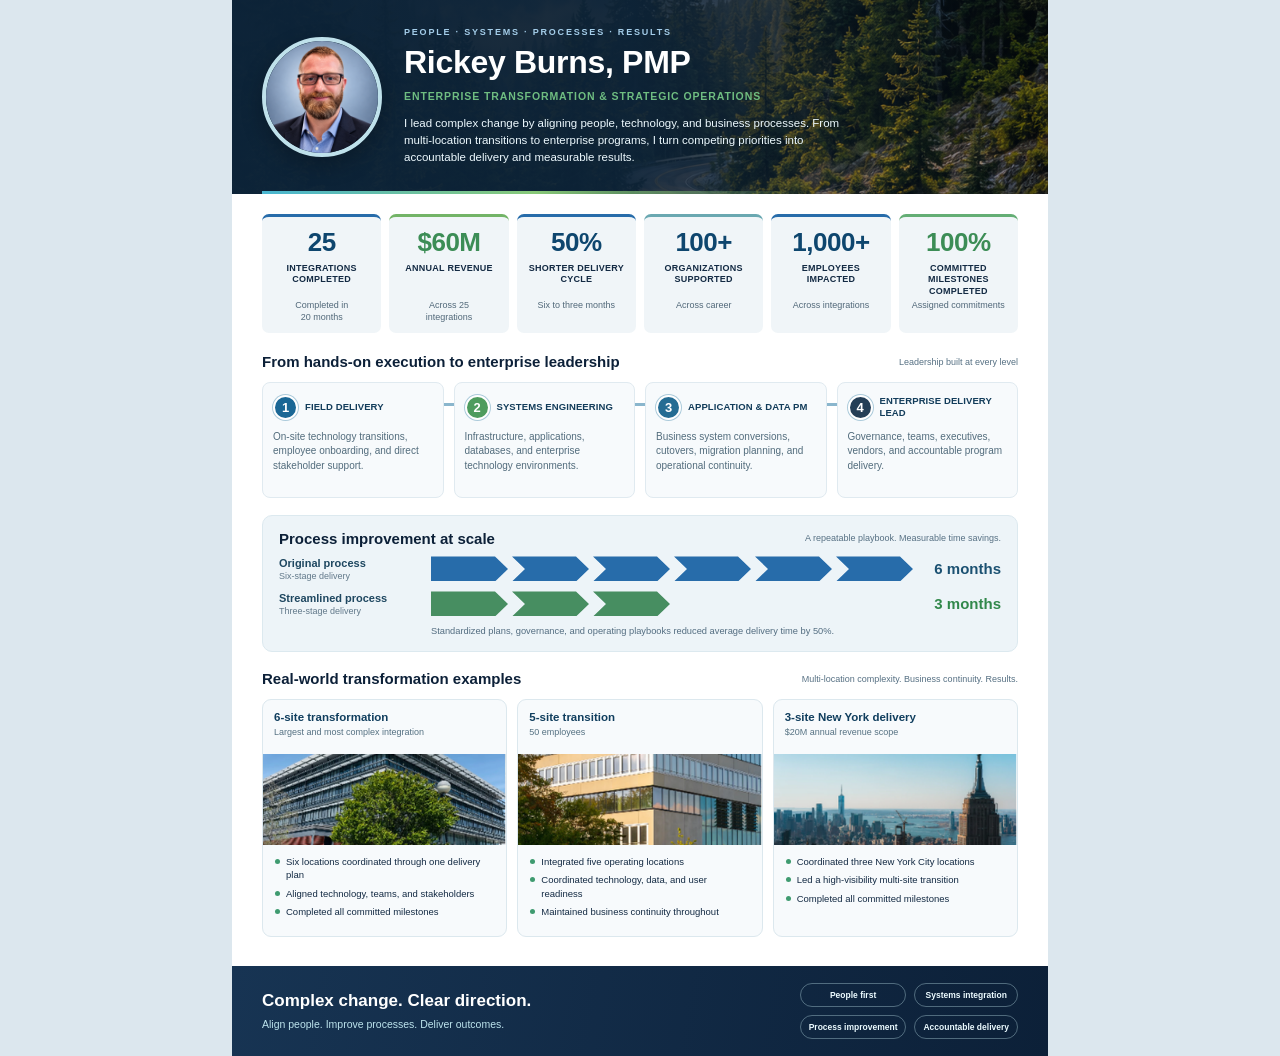
==== assets/docs/case-study-source.html @ c76866e5 "Integrate supplied cross-industry portfolio and polish editable case study" ====
<!doctype html>
<html lang="en">
<head>
<meta charset="UTF-8"><meta name="viewport" content="width=device-width, initial-scale=1">
<title>Rickey Burns, PMP | Enterprise Transformation &amp; Strategic Operations — Case Study</title>
<style>
* { box-sizing: border-box; }
:root { --navy:#0c2038; --navy2:#173453; --blue:#276caa; --cyan:#579bd8; --green:#6fbd81; --ink:#132a43; --muted:#62778c; --light:#f0f5f8; }
@page { size: letter portrait; margin: 0; }
html, body {margin:0; padding:0; font-family:Arial,'Helvetica Neue',sans-serif; color:var(--ink);background:#dce7ee; -webkit-print-color-adjust:exact;print-color-adjust:exact;}
.paper { width:816px;height:1056px;margin:0 auto;background:white;position:relative;overflow:hidden; }
.hero {height:199px;background:linear-gradient(90deg,rgba(12,35,56,.99) 0%,rgba(12,35,56,.93) 49%,rgba(12,35,56,.42) 76%,rgba(12,35,56,.16) 100%),url('../images/mountain-road-case-study.png') right 51% / cover no-repeat; color:white;display:flex;align-items:center;padding:24px 30px;position:relative;}
.hero::after {content:'';position:absolute;left:30px;right:30px;bottom:0;height:3px;background:linear-gradient(90deg,#49b6d1,#88c978,transparent 72%);}
.portrait {width:120px;height:120px;object-fit:cover;border-radius:50%;border:4px solid #bfe1eb;box-shadow:0 8px 22px rgba(0,0,0,.24);flex:none;background:white;}
.hero-copy {padding-left:22px;max-width:510px;}
.kicker {font-size:10px;letter-spacing:2.1px;font-weight:800;text-transform:uppercase;color:#79daea;margin:0 0 8px;}
h1 {font-size:30px;line-height:1.03;margin:0 0 6px;letter-spacing:.1px;color:white;}
.role {font-size:12px;letter-spacing:1.3px;font-weight:800;color:#cef3ff;margin:0 0 12px;}
.hero p {font-size:11.6px;line-height:1.47;margin:0;color:#eefaff;max-width:460px;}
.upper {padding:19px 28px 0;}
.stats {display:grid;grid-template-columns:repeat(6,1fr);gap:7px;}
.stat {text-align:center;padding:12px 4px 10px;min-height:111px;background:#eff5f8;border-top:3px solid #287cb0;border-radius:8px;}
.stat:nth-child(2){border-top-color:#73b467}.stat:nth-child(4){border-top-color:#6aa8b1}.stat:nth-child(6){border-top-color:#64ae75}
.stat .number {display:block;font-size:25px;color:#0e466e;line-height:1.04;font-weight:900;letter-spacing:-.7px;margin-bottom:5px;}
.stat:nth-child(2) .number,.stat:nth-child(6) .number{color:#3c8d56}
.stat .label {font-size:9.6px;line-height:1.13;font-weight:800;text-transform:uppercase;letter-spacing:.2px;min-height:22px;}
.stat .sub {display:block;font-size:9.2px;line-height:1.23;margin-top:5px;color:#617282;}
.section-head {display:flex;justify-content:space-between;align-items:baseline;gap:10px;margin-bottom:10px;}
.section-head h2{font-size:16px;letter-spacing:.1px;color:var(--navy);margin:0;font-weight:850;}
.section-note{font-size:10px;color:#567083;margin:0;}
.career {margin-top:21px;}
.progress {display:grid;grid-template-columns:repeat(4,minmax(0,1fr));gap:12px;position:relative;}
.progress::before {content:'';position:absolute;left:42px;right:42px;top:21px;height:3px;background:#8ab6cd;z-index:0;}
.step {background:#f4f8fa;border:1px solid #e0eaf0;border-radius:8px;padding:9px 10px 10px;min-height:116px;position:relative;z-index:1;}
.step-head {display:flex;align-items:center;gap:7px;margin-bottom:6px;}
.circle {width:25px;height:25px;border-radius:50%;display:flex;justify-content:center;align-items:center;color:white;background:#1a6795;flex:none;font-size:13px;font-weight:900;border:2px solid white;box-shadow:0 0 0 1px #accbdb;}
.step:nth-child(2) .circle{background:#4e9c5e}.step:nth-child(3) .circle{background:#246c93}.step:nth-child(4) .circle{background:#243e56}
.step h3{font-size:10px;line-height:1.14;margin:0;font-weight:800;color:#123c5a;text-transform:uppercase;}
.step p{font-size:10px;line-height:1.36;margin:0;color:#526c7c;}
.process {margin-top:18px;background:#e9f2f6;border-radius:10px;padding:13px 17px 14px;border:1px solid #dce9ef;}
.process .section-head{margin-bottom:8px}
.rows{display:grid;grid-template-columns:146px 1fr 77px;gap:9px;align-items:center;}
.process-label{font-size:11px;color:#1e4760;font-weight:800;}
.process-label span{display:block;font-size:9px;color:#62798a;font-weight:500;margin-top:2px;}
.arrowline{display:flex;gap:3px;align-items:center;height:26px;}
.arrowline .arrow {flex:1;align-self:stretch;background:#23668f;clip-path:polygon(0% 0%,calc(100% - 13px) 0%,100% 50%,calc(100% - 13px) 100%,0% 100%,13px 50%);}
.arrowline .arrow:first-child {clip-path:polygon(0 0,calc(100% - 13px) 0,100% 50%,calc(100% - 13px) 100%,0 100%);}
.arrowline.green .arrow{background:#58a464}
.arrowline.green{max-width:49.7%}
.time{text-align:right;font-weight:900;font-size:15px;color:#1b5172;}
.time.green{color:#31884b}
.process-divider{height:6px}
.process-caption{font-size:9.5px;color:#536d80;margin:8px 0 0 155px;}
.examples {margin-top:17px;}
.cases {display:grid;grid-template-columns:repeat(3,1fr);gap:11px;}
.case{border:1px solid #dce8ee;border-radius:9px;background:#f7fafb;overflow:hidden;min-height:237px;box-shadow:0 1px 3px rgba(20,60,80,.05)}
.case-top {padding:9px 10px 7px;min-height:52px;}
.case h3{font-size:12px;line-height:1.08;margin:0 0 3px;color:#103e5e;}
.case .tag{font-size:10px;color:#557182;}
.case img{width:100%;height:97px;display:block;object-fit:cover}
.case ul{list-style:none;margin:8px 10px 8px;padding:0;}
.case li{font-size:9.6px;line-height:1.27;padding-left:12px;position:relative;margin:0 0 5px;}
.case li:before {content:'';position:absolute;top:4px;left:1px;width:5px;height:5px;border-radius:50%;background:#3f9b70;}
.footer {margin-top:16px;background:linear-gradient(90deg,#143d57,#0d273d);color:white;min-height:88px;padding:14px 29px 13px;display:grid;grid-template-columns:1fr auto;align-items:center;gap:15px;}
.footer h2{font-size:16px;line-height:1.13;margin:0 0 6px;color:white;}
.footer p{font-size:11px;line-height:1.3;color:#bde4ed;margin:0;}
.footer .pillbox{display:grid;grid-template-columns:repeat(2,auto);column-gap:8px;row-gap:8px;text-align:center}
.footer .pill{padding:6px 8px;border:1px solid rgba(204,240,246,.35);border-radius:20px;color:#ecfbff;font-size:9px;font-weight:700;}
/* Print composition shares the portfolio's navy, blue, green and type hierarchy. */
html,body {font-family:'Segoe UI','Helvetica Neue',Arial,sans-serif;}
.paper {display:flex;flex-direction:column;}
.hero {flex:none;height:194px;padding:24px 30px;}
.hero-copy {max-width:558px;}
.kicker {font-size:9px;letter-spacing:1.8px;color:#a4cde9;}
h1 {font-family:Arial,sans-serif;font-size:32px;line-height:1.12;font-weight:800;letter-spacing:-.3px;margin-bottom:8px;}
.role {font-size:10.5px;line-height:1.5;letter-spacing:.9px;margin-bottom:10px;color:#6fbd81;}
.hero p {font-size:11.5px;line-height:1.5;}
.upper {flex:1;padding:20px 30px 0;}
.stats {gap:8px;}
.stat {min-height:116px;padding:12px 5px 10px;border-radius:7px;background:var(--light);border-top-color:var(--blue);}
.stat .number {font-size:26px;font-weight:800;letter-spacing:-.5px;margin-bottom:7px;}
.stat .label {font-size:9px;line-height:1.25;letter-spacing:.25px;min-height:34px;font-weight:750;}
.stat .sub {font-size:9px;line-height:1.3;margin-top:3px;color:#516879;}
.section-head {align-items:center;margin-bottom:10px;}
.section-head h2 {font-family:Arial,sans-serif;font-size:15px;line-height:1.3;letter-spacing:0;font-weight:750;}
.section-note {font-size:9px;line-height:1.4;text-align:right;}
.career {margin-top:19px;}
.progress {gap:10px;}
.step {padding:10px;min-height:116px;background:#f7fafc;}
.step-head {min-height:29px;align-items:center;margin-bottom:8px;}
.step h3 {min-width:0;flex:1;font-size:9.5px;line-height:1.3;letter-spacing:.1px;font-weight:750;}
.step p {font-size:10px;line-height:1.45;}
.process {margin-top:17px;padding:13px 16px;background:#edf4f8;}
.rows {grid-template-columns:142px 1fr 78px;column-gap:10px;row-gap:10px;}
.arrowline {height:25px;gap:4px;}
.arrowline .arrow {background:var(--blue);}
.arrowline.green {max-width:calc((100% - 4px) / 2);}
.arrowline.green .arrow {background:var(--green-deep,#478e61);}
.process-caption {margin:9px 0 0 152px;font-size:9.3px;line-height:1.4;}
.examples {margin-top:17px;}
.cases {gap:10px;}
.case {min-height:238px;background:#f7fafc;box-shadow:none;}
.case-top {padding:10px 11px 8px;min-height:54px;}
.case h3 {font-size:11.5px;line-height:1.25;font-weight:750;margin-bottom:3px;}
.case .tag {font-size:9px;line-height:1.3;}
.case img {height:91px;}
.case ul {margin:10px 11px;}
.case li {font-size:9.5px;line-height:1.4;margin-bottom:5px;}
.footer {flex:none;margin-top:16px;min-height:90px;padding:15px 30px;background:linear-gradient(100deg,#173453,#0c2038);}
.footer h2 {font-family:Arial,sans-serif;font-size:17px;line-height:1.25;font-weight:750;margin-bottom:6px;}
.footer p {font-size:10.5px;line-height:1.4;}
.footer .pill {font-size:8.5px;font-weight:600;}
@media print { html,body{width:816px;background:white}.paper{margin:0;break-after:avoid} }
@media screen and (max-width:816px){ body{overflow-x:auto;} .paper{margin:0;} }
</style>
</head>
<body><main class="paper">
<header class="hero"><img class="portrait" src="../images/rickey-burns.webp" alt="Rickey Burns"><div class="hero-copy"><div class="kicker">People · Systems · Processes · Results</div><h1>Rickey Burns, PMP</h1><div class="role">ENTERPRISE TRANSFORMATION &amp; STRATEGIC OPERATIONS</div><p>I lead complex change by aligning people, technology, and business processes. From multi-location transitions to enterprise programs, I turn competing priorities into accountable delivery and measurable results.</p></div></header>
<div class="upper">
<section class="stats" aria-label="Business impact statistics"><div class="stat"><span class="number">25</span><div class="label">Integrations completed</div><span class="sub">Completed in<br>20 months</span></div><div class="stat"><span class="number">$60M</span><div class="label">Annual revenue</div><span class="sub">Across 25<br>integrations</span></div><div class="stat"><span class="number">50%</span><div class="label">Shorter delivery cycle</div><span class="sub">Six to three months</span></div><div class="stat"><span class="number">100+</span><div class="label">Organizations supported</div><span class="sub">Across career</span></div><div class="stat"><span class="number">1,000+</span><div class="label">Employees impacted</div><span class="sub">Across integrations</span></div><div class="stat"><span class="number">100%</span><div class="label">Committed milestones completed</div><span class="sub">Assigned commitments</span></div></section>
<section class="career"><div class="section-head"><h2>From hands-on execution to enterprise leadership</h2><p class="section-note">Leadership built at every level</p></div><div class="progress"><div class="step"><div class="step-head"><div class="circle">1</div><h3>Field delivery</h3></div><p>On-site technology transitions, employee onboarding, and direct stakeholder support.</p></div><div class="step"><div class="step-head"><div class="circle">2</div><h3>Systems engineering</h3></div><p>Infrastructure, applications, databases, and enterprise technology environments.</p></div><div class="step"><div class="step-head"><div class="circle">3</div><h3>Application &amp; data PM</h3></div><p>Business system conversions, cutovers, migration planning, and operational continuity.</p></div><div class="step"><div class="step-head"><div class="circle">4</div><h3>Enterprise delivery lead</h3></div><p>Governance, teams, executives, vendors, and accountable program delivery.</p></div></div></section>
<section class="process"><div class="section-head"><h2>Process improvement at scale</h2><p class="section-note">A repeatable playbook. Measurable time savings.</p></div><div class="rows"><div class="process-label">Original process<span>Six-stage delivery</span></div><div class="arrowline" aria-label="Six original delivery stages"><div class="arrow"></div><div class="arrow"></div><div class="arrow"></div><div class="arrow"></div><div class="arrow"></div><div class="arrow"></div></div><div class="time">6 months</div><div class="process-label">Streamlined process<span>Three-stage delivery</span></div><div class="arrowline green" aria-label="Three streamlined delivery stages"><div class="arrow"></div><div class="arrow"></div><div class="arrow"></div></div><div class="time green">3 months</div></div><p class="process-caption">Standardized plans, governance, and operating playbooks reduced average delivery time by 50%.</p></section>
<section class="examples"><div class="section-head"><h2>Real-world transformation examples</h2><p class="section-note">Multi-location complexity. Business continuity. Results.</p></div><div class="cases"><article class="case"><div class="case-top"><h3>6-site transformation</h3><div class="tag">Largest and most complex integration</div></div><img src="../images/six-site.webp" alt="Multi-story office building"><ul><li>Six locations coordinated through one delivery plan</li><li>Aligned technology, teams, and stakeholders</li><li>Completed all committed milestones</li></ul></article><article class="case"><div class="case-top"><h3>5-site transition</h3><div class="tag">50 employees</div></div><img src="../images/five-site.webp" alt="Modern office complex"><ul><li>Integrated five operating locations</li><li>Coordinated technology, data, and user readiness</li><li>Maintained business continuity throughout</li></ul></article><article class="case"><div class="case-top"><h3>3-site New York delivery</h3><div class="tag">$20M annual revenue scope</div></div><img src="../images/new-york.webp" alt="New York City skyline"><ul><li>Coordinated three New York City locations</li><li>Led a high-visibility multi-site transition</li><li>Completed all committed milestones</li></ul></article></div></section>
</div>
<footer class="footer"><div><h2>Complex change. Clear direction.</h2><p>Align people. Improve processes. Deliver outcomes.</p></div><div class="pillbox"><span class="pill">People first</span><span class="pill">Systems integration</span><span class="pill">Process improvement</span><span class="pill">Accountable delivery</span></div></footer>
</main></body></html>
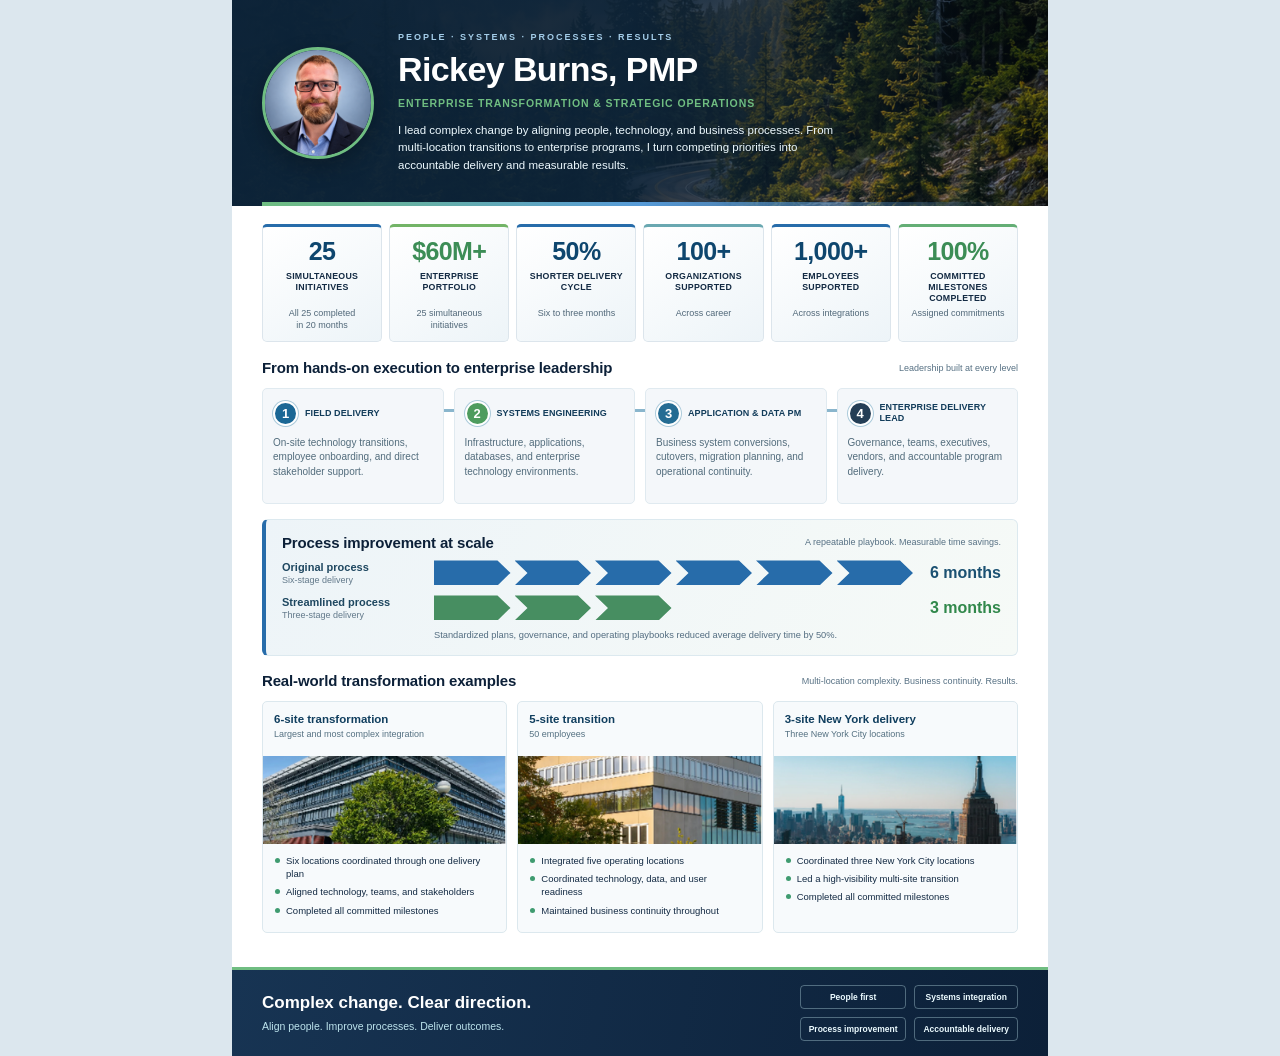
==== commit a1934088: "Create coordinated branded case study and executive resume downloads" ====
--- a/assets/docs/case-study-source.html
+++ b/assets/docs/case-study-source.html
@@ -112,15 +112,40 @@
 .footer .pill {font-size:8.5px;font-weight:600;}
 @media print { html,body{width:816px;background:white}.paper{margin:0;break-after:avoid} }
 @media screen and (max-width:816px){ body{overflow-x:auto;} .paper{margin:0;} }
+
+/* Coordinated executive download identity */
+.hero {height:206px;background-color:#0c2038;}
+.hero::after {height:4px;background:linear-gradient(90deg,#6fbd81,#579bd8,transparent);}
+.portrait {width:112px;height:112px;border:3px solid #6fbd81;}
+.hero-copy {padding-left:24px;}
+.kicker {letter-spacing:2px;font-size:9px;}
+h1 {font-size:34px;letter-spacing:-.6px;}
+.upper {padding-top:18px;}
+.stats {gap:7px;}
+.stat {border:1px solid #dce5ec;border-top:3px solid #276caa;border-radius:5px;background:linear-gradient(150deg,#fff,#edf4f8);padding-top:11px;min-height:114px;}
+.stat .number {font-size:25px;letter-spacing:-.6px;}
+.stat .label {font-size:8.8px;}
+.career {margin-top:16px;}
+.section-head h2 {font-size:15px;letter-spacing:-.15px;}
+.step {border-radius:5px;background:#f4f7fa;}
+.step-head {display:grid;grid-template-columns:25px minmax(0,1fr);}
+.step h3 {font-size:9px;}
+.process {border-radius:6px;background:linear-gradient(120deg,#edf4f8,#f6faf7);border-left:4px solid #276caa;margin-top:15px;}
+.time {font-size:16px;}
+.examples {margin-top:15px;}
+.case {border-radius:5px;min-height:232px;}
+.case img {height:88px;}
+.footer {min-height:88px;border-top:3px solid #6fbd81;}
+.footer .pill {border-radius:4px;}
 </style>
 </head>
 <body><main class="paper">
 <header class="hero"><img class="portrait" src="../images/rickey-burns.webp" alt="Rickey Burns"><div class="hero-copy"><div class="kicker">People · Systems · Processes · Results</div><h1>Rickey Burns, PMP</h1><div class="role">ENTERPRISE TRANSFORMATION &amp; STRATEGIC OPERATIONS</div><p>I lead complex change by aligning people, technology, and business processes. From multi-location transitions to enterprise programs, I turn competing priorities into accountable delivery and measurable results.</p></div></header>
 <div class="upper">
-<section class="stats" aria-label="Business impact statistics"><div class="stat"><span class="number">25</span><div class="label">Integrations completed</div><span class="sub">Completed in<br>20 months</span></div><div class="stat"><span class="number">$60M</span><div class="label">Annual revenue</div><span class="sub">Across 25<br>integrations</span></div><div class="stat"><span class="number">50%</span><div class="label">Shorter delivery cycle</div><span class="sub">Six to three months</span></div><div class="stat"><span class="number">100+</span><div class="label">Organizations supported</div><span class="sub">Across career</span></div><div class="stat"><span class="number">1,000+</span><div class="label">Employees impacted</div><span class="sub">Across integrations</span></div><div class="stat"><span class="number">100%</span><div class="label">Committed milestones completed</div><span class="sub">Assigned commitments</span></div></section>
+<section class="stats" aria-label="Business impact statistics"><div class="stat"><span class="number">25</span><div class="label">Simultaneous initiatives</div><span class="sub">All 25 completed<br>in 20 months</span></div><div class="stat"><span class="number">$60M+</span><div class="label">Enterprise portfolio</div><span class="sub">25 simultaneous<br>initiatives</span></div><div class="stat"><span class="number">50%</span><div class="label">Shorter delivery cycle</div><span class="sub">Six to three months</span></div><div class="stat"><span class="number">100+</span><div class="label">Organizations supported</div><span class="sub">Across career</span></div><div class="stat"><span class="number">1,000+</span><div class="label">Employees supported</div><span class="sub">Across integrations</span></div><div class="stat"><span class="number">100%</span><div class="label">Committed milestones completed</div><span class="sub">Assigned commitments</span></div></section>
 <section class="career"><div class="section-head"><h2>From hands-on execution to enterprise leadership</h2><p class="section-note">Leadership built at every level</p></div><div class="progress"><div class="step"><div class="step-head"><div class="circle">1</div><h3>Field delivery</h3></div><p>On-site technology transitions, employee onboarding, and direct stakeholder support.</p></div><div class="step"><div class="step-head"><div class="circle">2</div><h3>Systems engineering</h3></div><p>Infrastructure, applications, databases, and enterprise technology environments.</p></div><div class="step"><div class="step-head"><div class="circle">3</div><h3>Application &amp; data PM</h3></div><p>Business system conversions, cutovers, migration planning, and operational continuity.</p></div><div class="step"><div class="step-head"><div class="circle">4</div><h3>Enterprise delivery lead</h3></div><p>Governance, teams, executives, vendors, and accountable program delivery.</p></div></div></section>
 <section class="process"><div class="section-head"><h2>Process improvement at scale</h2><p class="section-note">A repeatable playbook. Measurable time savings.</p></div><div class="rows"><div class="process-label">Original process<span>Six-stage delivery</span></div><div class="arrowline" aria-label="Six original delivery stages"><div class="arrow"></div><div class="arrow"></div><div class="arrow"></div><div class="arrow"></div><div class="arrow"></div><div class="arrow"></div></div><div class="time">6 months</div><div class="process-label">Streamlined process<span>Three-stage delivery</span></div><div class="arrowline green" aria-label="Three streamlined delivery stages"><div class="arrow"></div><div class="arrow"></div><div class="arrow"></div></div><div class="time green">3 months</div></div><p class="process-caption">Standardized plans, governance, and operating playbooks reduced average delivery time by 50%.</p></section>
-<section class="examples"><div class="section-head"><h2>Real-world transformation examples</h2><p class="section-note">Multi-location complexity. Business continuity. Results.</p></div><div class="cases"><article class="case"><div class="case-top"><h3>6-site transformation</h3><div class="tag">Largest and most complex integration</div></div><img src="../images/six-site.webp" alt="Multi-story office building"><ul><li>Six locations coordinated through one delivery plan</li><li>Aligned technology, teams, and stakeholders</li><li>Completed all committed milestones</li></ul></article><article class="case"><div class="case-top"><h3>5-site transition</h3><div class="tag">50 employees</div></div><img src="../images/five-site.webp" alt="Modern office complex"><ul><li>Integrated five operating locations</li><li>Coordinated technology, data, and user readiness</li><li>Maintained business continuity throughout</li></ul></article><article class="case"><div class="case-top"><h3>3-site New York delivery</h3><div class="tag">$20M annual revenue scope</div></div><img src="../images/new-york.webp" alt="New York City skyline"><ul><li>Coordinated three New York City locations</li><li>Led a high-visibility multi-site transition</li><li>Completed all committed milestones</li></ul></article></div></section>
+<section class="examples"><div class="section-head"><h2>Real-world transformation examples</h2><p class="section-note">Multi-location complexity. Business continuity. Results.</p></div><div class="cases"><article class="case"><div class="case-top"><h3>6-site transformation</h3><div class="tag">Largest and most complex integration</div></div><img src="../images/six-site.webp" alt="Multi-story office building"><ul><li>Six locations coordinated through one delivery plan</li><li>Aligned technology, teams, and stakeholders</li><li>Completed all committed milestones</li></ul></article><article class="case"><div class="case-top"><h3>5-site transition</h3><div class="tag">50 employees</div></div><img src="../images/five-site.webp" alt="Modern office complex"><ul><li>Integrated five operating locations</li><li>Coordinated technology, data, and user readiness</li><li>Maintained business continuity throughout</li></ul></article><article class="case"><div class="case-top"><h3>3-site New York delivery</h3><div class="tag">Three New York City locations</div></div><img src="../images/new-york.webp" alt="New York City skyline"><ul><li>Coordinated three New York City locations</li><li>Led a high-visibility multi-site transition</li><li>Completed all committed milestones</li></ul></article></div></section>
 </div>
 <footer class="footer"><div><h2>Complex change. Clear direction.</h2><p>Align people. Improve processes. Deliver outcomes.</p></div><div class="pillbox"><span class="pill">People first</span><span class="pill">Systems integration</span><span class="pill">Process improvement</span><span class="pill">Accountable delivery</span></div></footer>
 </main></body></html>
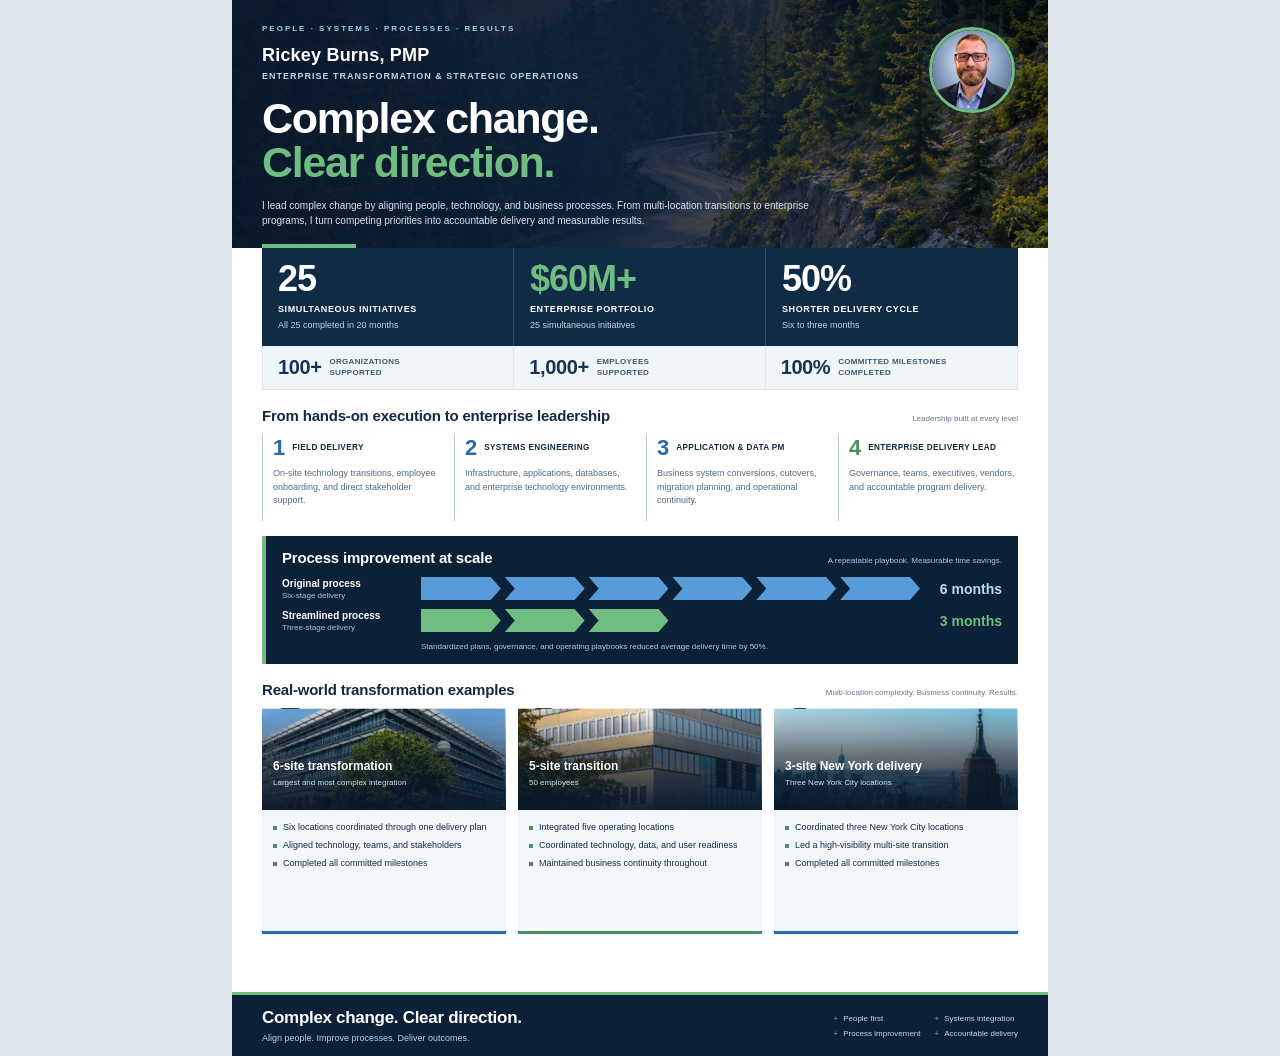
==== commit e183c679: "Elevate case study editorial design and clean ATS resume formatting" ====
--- a/assets/docs/case-study-source.html
+++ b/assets/docs/case-study-source.html
@@ -4,145 +4,31 @@
 <meta charset="UTF-8"><meta name="viewport" content="width=device-width, initial-scale=1">
 <title>Rickey Burns, PMP | Enterprise Transformation &amp; Strategic Operations — Case Study</title>
 <style>
-* { box-sizing: border-box; }
-:root { --navy:#0c2038; --navy2:#173453; --blue:#276caa; --cyan:#579bd8; --green:#6fbd81; --ink:#132a43; --muted:#62778c; --light:#f0f5f8; }
-@page { size: letter portrait; margin: 0; }
-html, body {margin:0; padding:0; font-family:Arial,'Helvetica Neue',sans-serif; color:var(--ink);background:#dce7ee; -webkit-print-color-adjust:exact;print-color-adjust:exact;}
-.paper { width:816px;height:1056px;margin:0 auto;background:white;position:relative;overflow:hidden; }
-.hero {height:199px;background:linear-gradient(90deg,rgba(12,35,56,.99) 0%,rgba(12,35,56,.93) 49%,rgba(12,35,56,.42) 76%,rgba(12,35,56,.16) 100%),url('../images/mountain-road-case-study.png') right 51% / cover no-repeat; color:white;display:flex;align-items:center;padding:24px 30px;position:relative;}
-.hero::after {content:'';position:absolute;left:30px;right:30px;bottom:0;height:3px;background:linear-gradient(90deg,#49b6d1,#88c978,transparent 72%);}
-.portrait {width:120px;height:120px;object-fit:cover;border-radius:50%;border:4px solid #bfe1eb;box-shadow:0 8px 22px rgba(0,0,0,.24);flex:none;background:white;}
-.hero-copy {padding-left:22px;max-width:510px;}
-.kicker {font-size:10px;letter-spacing:2.1px;font-weight:800;text-transform:uppercase;color:#79daea;margin:0 0 8px;}
-h1 {font-size:30px;line-height:1.03;margin:0 0 6px;letter-spacing:.1px;color:white;}
-.role {font-size:12px;letter-spacing:1.3px;font-weight:800;color:#cef3ff;margin:0 0 12px;}
-.hero p {font-size:11.6px;line-height:1.47;margin:0;color:#eefaff;max-width:460px;}
-.upper {padding:19px 28px 0;}
-.stats {display:grid;grid-template-columns:repeat(6,1fr);gap:7px;}
-.stat {text-align:center;padding:12px 4px 10px;min-height:111px;background:#eff5f8;border-top:3px solid #287cb0;border-radius:8px;}
-.stat:nth-child(2){border-top-color:#73b467}.stat:nth-child(4){border-top-color:#6aa8b1}.stat:nth-child(6){border-top-color:#64ae75}
-.stat .number {display:block;font-size:25px;color:#0e466e;line-height:1.04;font-weight:900;letter-spacing:-.7px;margin-bottom:5px;}
-.stat:nth-child(2) .number,.stat:nth-child(6) .number{color:#3c8d56}
-.stat .label {font-size:9.6px;line-height:1.13;font-weight:800;text-transform:uppercase;letter-spacing:.2px;min-height:22px;}
-.stat .sub {display:block;font-size:9.2px;line-height:1.23;margin-top:5px;color:#617282;}
-.section-head {display:flex;justify-content:space-between;align-items:baseline;gap:10px;margin-bottom:10px;}
-.section-head h2{font-size:16px;letter-spacing:.1px;color:var(--navy);margin:0;font-weight:850;}
-.section-note{font-size:10px;color:#567083;margin:0;}
-.career {margin-top:21px;}
-.progress {display:grid;grid-template-columns:repeat(4,minmax(0,1fr));gap:12px;position:relative;}
-.progress::before {content:'';position:absolute;left:42px;right:42px;top:21px;height:3px;background:#8ab6cd;z-index:0;}
-.step {background:#f4f8fa;border:1px solid #e0eaf0;border-radius:8px;padding:9px 10px 10px;min-height:116px;position:relative;z-index:1;}
-.step-head {display:flex;align-items:center;gap:7px;margin-bottom:6px;}
-.circle {width:25px;height:25px;border-radius:50%;display:flex;justify-content:center;align-items:center;color:white;background:#1a6795;flex:none;font-size:13px;font-weight:900;border:2px solid white;box-shadow:0 0 0 1px #accbdb;}
-.step:nth-child(2) .circle{background:#4e9c5e}.step:nth-child(3) .circle{background:#246c93}.step:nth-child(4) .circle{background:#243e56}
-.step h3{font-size:10px;line-height:1.14;margin:0;font-weight:800;color:#123c5a;text-transform:uppercase;}
-.step p{font-size:10px;line-height:1.36;margin:0;color:#526c7c;}
-.process {margin-top:18px;background:#e9f2f6;border-radius:10px;padding:13px 17px 14px;border:1px solid #dce9ef;}
-.process .section-head{margin-bottom:8px}
-.rows{display:grid;grid-template-columns:146px 1fr 77px;gap:9px;align-items:center;}
-.process-label{font-size:11px;color:#1e4760;font-weight:800;}
-.process-label span{display:block;font-size:9px;color:#62798a;font-weight:500;margin-top:2px;}
-.arrowline{display:flex;gap:3px;align-items:center;height:26px;}
-.arrowline .arrow {flex:1;align-self:stretch;background:#23668f;clip-path:polygon(0% 0%,calc(100% - 13px) 0%,100% 50%,calc(100% - 13px) 100%,0% 100%,13px 50%);}
-.arrowline .arrow:first-child {clip-path:polygon(0 0,calc(100% - 13px) 0,100% 50%,calc(100% - 13px) 100%,0 100%);}
-.arrowline.green .arrow{background:#58a464}
-.arrowline.green{max-width:49.7%}
-.time{text-align:right;font-weight:900;font-size:15px;color:#1b5172;}
-.time.green{color:#31884b}
-.process-divider{height:6px}
-.process-caption{font-size:9.5px;color:#536d80;margin:8px 0 0 155px;}
-.examples {margin-top:17px;}
-.cases {display:grid;grid-template-columns:repeat(3,1fr);gap:11px;}
-.case{border:1px solid #dce8ee;border-radius:9px;background:#f7fafb;overflow:hidden;min-height:237px;box-shadow:0 1px 3px rgba(20,60,80,.05)}
-.case-top {padding:9px 10px 7px;min-height:52px;}
-.case h3{font-size:12px;line-height:1.08;margin:0 0 3px;color:#103e5e;}
-.case .tag{font-size:10px;color:#557182;}
-.case img{width:100%;height:97px;display:block;object-fit:cover}
-.case ul{list-style:none;margin:8px 10px 8px;padding:0;}
-.case li{font-size:9.6px;line-height:1.27;padding-left:12px;position:relative;margin:0 0 5px;}
-.case li:before {content:'';position:absolute;top:4px;left:1px;width:5px;height:5px;border-radius:50%;background:#3f9b70;}
-.footer {margin-top:16px;background:linear-gradient(90deg,#143d57,#0d273d);color:white;min-height:88px;padding:14px 29px 13px;display:grid;grid-template-columns:1fr auto;align-items:center;gap:15px;}
-.footer h2{font-size:16px;line-height:1.13;margin:0 0 6px;color:white;}
-.footer p{font-size:11px;line-height:1.3;color:#bde4ed;margin:0;}
-.footer .pillbox{display:grid;grid-template-columns:repeat(2,auto);column-gap:8px;row-gap:8px;text-align:center}
-.footer .pill{padding:6px 8px;border:1px solid rgba(204,240,246,.35);border-radius:20px;color:#ecfbff;font-size:9px;font-weight:700;}
-/* Print composition shares the portfolio's navy, blue, green and type hierarchy. */
-html,body {font-family:'Segoe UI','Helvetica Neue',Arial,sans-serif;}
-.paper {display:flex;flex-direction:column;}
-.hero {flex:none;height:194px;padding:24px 30px;}
-.hero-copy {max-width:558px;}
-.kicker {font-size:9px;letter-spacing:1.8px;color:#a4cde9;}
-h1 {font-family:Arial,sans-serif;font-size:32px;line-height:1.12;font-weight:800;letter-spacing:-.3px;margin-bottom:8px;}
-.role {font-size:10.5px;line-height:1.5;letter-spacing:.9px;margin-bottom:10px;color:#6fbd81;}
-.hero p {font-size:11.5px;line-height:1.5;}
-.upper {flex:1;padding:20px 30px 0;}
-.stats {gap:8px;}
-.stat {min-height:116px;padding:12px 5px 10px;border-radius:7px;background:var(--light);border-top-color:var(--blue);}
-.stat .number {font-size:26px;font-weight:800;letter-spacing:-.5px;margin-bottom:7px;}
-.stat .label {font-size:9px;line-height:1.25;letter-spacing:.25px;min-height:34px;font-weight:750;}
-.stat .sub {font-size:9px;line-height:1.3;margin-top:3px;color:#516879;}
-.section-head {align-items:center;margin-bottom:10px;}
-.section-head h2 {font-family:Arial,sans-serif;font-size:15px;line-height:1.3;letter-spacing:0;font-weight:750;}
-.section-note {font-size:9px;line-height:1.4;text-align:right;}
-.career {margin-top:19px;}
-.progress {gap:10px;}
-.step {padding:10px;min-height:116px;background:#f7fafc;}
-.step-head {min-height:29px;align-items:center;margin-bottom:8px;}
-.step h3 {min-width:0;flex:1;font-size:9.5px;line-height:1.3;letter-spacing:.1px;font-weight:750;}
-.step p {font-size:10px;line-height:1.45;}
-.process {margin-top:17px;padding:13px 16px;background:#edf4f8;}
-.rows {grid-template-columns:142px 1fr 78px;column-gap:10px;row-gap:10px;}
-.arrowline {height:25px;gap:4px;}
-.arrowline .arrow {background:var(--blue);}
-.arrowline.green {max-width:calc((100% - 4px) / 2);}
-.arrowline.green .arrow {background:var(--green-deep,#478e61);}
-.process-caption {margin:9px 0 0 152px;font-size:9.3px;line-height:1.4;}
-.examples {margin-top:17px;}
-.cases {gap:10px;}
-.case {min-height:238px;background:#f7fafc;box-shadow:none;}
-.case-top {padding:10px 11px 8px;min-height:54px;}
-.case h3 {font-size:11.5px;line-height:1.25;font-weight:750;margin-bottom:3px;}
-.case .tag {font-size:9px;line-height:1.3;}
-.case img {height:91px;}
-.case ul {margin:10px 11px;}
-.case li {font-size:9.5px;line-height:1.4;margin-bottom:5px;}
-.footer {flex:none;margin-top:16px;min-height:90px;padding:15px 30px;background:linear-gradient(100deg,#173453,#0c2038);}
-.footer h2 {font-family:Arial,sans-serif;font-size:17px;line-height:1.25;font-weight:750;margin-bottom:6px;}
-.footer p {font-size:10.5px;line-height:1.4;}
-.footer .pill {font-size:8.5px;font-weight:600;}
-@media print { html,body{width:816px;background:white}.paper{margin:0;break-after:avoid} }
-@media screen and (max-width:816px){ body{overflow-x:auto;} .paper{margin:0;} }
-
-/* Coordinated executive download identity */
-.hero {height:206px;background-color:#0c2038;}
-.hero::after {height:4px;background:linear-gradient(90deg,#6fbd81,#579bd8,transparent);}
-.portrait {width:112px;height:112px;border:3px solid #6fbd81;}
-.hero-copy {padding-left:24px;}
-.kicker {letter-spacing:2px;font-size:9px;}
-h1 {font-size:34px;letter-spacing:-.6px;}
-.upper {padding-top:18px;}
-.stats {gap:7px;}
-.stat {border:1px solid #dce5ec;border-top:3px solid #276caa;border-radius:5px;background:linear-gradient(150deg,#fff,#edf4f8);padding-top:11px;min-height:114px;}
-.stat .number {font-size:25px;letter-spacing:-.6px;}
-.stat .label {font-size:8.8px;}
-.career {margin-top:16px;}
-.section-head h2 {font-size:15px;letter-spacing:-.15px;}
-.step {border-radius:5px;background:#f4f7fa;}
-.step-head {display:grid;grid-template-columns:25px minmax(0,1fr);}
-.step h3 {font-size:9px;}
-.process {border-radius:6px;background:linear-gradient(120deg,#edf4f8,#f6faf7);border-left:4px solid #276caa;margin-top:15px;}
-.time {font-size:16px;}
-.examples {margin-top:15px;}
-.case {border-radius:5px;min-height:232px;}
-.case img {height:88px;}
-.footer {min-height:88px;border-top:3px solid #6fbd81;}
-.footer .pill {border-radius:4px;}
-</style>
+*{box-sizing:border-box} :root{--navy:#0c2038;--blue:#276caa;--green:#6fbd81;--ink:#132a43;--muted:#62778c} @page{size:letter portrait;margin:0}
+html,body{margin:0;padding:0;background:#dce5ec;color:var(--ink);font-family:"Segoe UI",Arial,sans-serif;-webkit-print-color-adjust:exact;print-color-adjust:exact}
+.paper{width:816px;height:1056px;margin:auto;background:white;position:relative;overflow:hidden;display:flex;flex-direction:column}
+.hero{height:248px;flex:none;position:relative;padding:24px 30px;color:white;background:linear-gradient(90deg,#08182bf5 0%,#0c2038eb 46%,#0c203885 78%,#0c20382a),url('../images/mountain-road-case-study.png') center 56%/cover}
+.hero:after{content:'';position:absolute;bottom:0;left:30px;width:94px;height:4px;background:#6fbd81}
+.portrait{position:absolute;right:33px;top:27px;width:86px;height:86px;object-fit:cover;border-radius:50%;border:3px solid #6fbd81;box-shadow:0 0 0 8px #ffffff0c}
+.hero-copy{max-width:630px}.kicker{font-size:8px;letter-spacing:2px;font-weight:700;color:#a4cde9;text-transform:uppercase;margin:0 0 12px}
+h1{font-size:18px;letter-spacing:.2px;margin:0 0 5px;font-weight:700}.role{font-size:9px;letter-spacing:1px;color:#b9d4e7;font-weight:650;max-width:550px}
+.editorial-title{font-family:Arial,sans-serif;font-size:43px;line-height:1.02;letter-spacing:-1.3px;font-weight:800;margin:16px 0 13px}.editorial-title em{font-style:normal;color:#6fbd81}
+.hero p{font-size:10px;line-height:1.5;max-width:580px;margin:0;color:#d8e5ef}
+.upper{padding:0 30px;flex:1}.stats{display:grid;grid-template-columns:repeat(3,1fr);gap:0;background:#102b46;color:white;margin-top:0;position:relative}
+.stat{padding:13px 16px 12px;border-right:1px solid #ffffff25;min-height:98px;position:relative}.stat:last-child{border-right:0}.stat .number{font-family:Arial,sans-serif;font-weight:800;font-size:36px;letter-spacing:-1px;line-height:1;display:block;color:#fff;margin-bottom:7px}.stat:nth-child(2) .number{color:#6fbd81}
+.stat .label{font-size:9px;letter-spacing:.6px;text-transform:uppercase;font-weight:700}.stat .sub{display:block;font-size:9px;color:#c1d4e5;line-height:1.4;margin-top:5px}.stat .sub br{display:none}
+.secondary-stats{display:grid;grid-template-columns:repeat(3,1fr);border:1px solid #dce5ec;border-top:0;background:#f0f5f8}.secondary-stat{padding:10px 15px;display:flex;gap:8px;align-items:center;border-right:1px solid #dce5ec}.secondary-stat:last-child{border:0}.secondary-stat strong{font-size:20px;letter-spacing:-.4px;color:#173453;white-space:nowrap}.secondary-stat span{font-size:8px;line-height:1.35;color:#40596c;text-transform:uppercase;font-weight:700;letter-spacing:.3px}
+.section-head{display:flex;justify-content:space-between;align-items:baseline;gap:10px;margin-bottom:9px}.section-head h2{font-family:Arial,sans-serif;font-size:15px;letter-spacing:-.2px;margin:0;line-height:1.2}.section-note{font-size:8px;color:#62778c;margin:0;text-align:right}
+.career{margin-top:17px}.progress{display:grid;grid-template-columns:repeat(4,minmax(0,1fr));gap:12px}.step{padding:0 0 0 10px;border-left:1px solid #b5c9da;min-height:87px}.step-head{display:flex;gap:7px;align-items:center;margin-bottom:6px;min-height:27px}.circle{font-size:22px;font-family:Arial,sans-serif;font-weight:700;color:#276caa;flex:none;line-height:1}.step:nth-child(4) .circle{color:#478e61}.step h3{font-size:8.2px;letter-spacing:.35px;line-height:1.35;margin:0;text-transform:uppercase}.step p{font-size:9px;line-height:1.5;color:#536b80;margin:0}
+.process{background:#0c2038;color:white;margin-top:15px;padding:13px 16px 12px;border-left:4px solid #6fbd81}.process .section-head{margin-bottom:10px}.process .section-note{color:#a4cde9}.rows{display:grid;grid-template-columns:130px 1fr 73px;gap:9px;align-items:center}.process-label{font-size:10px;font-weight:700}.process-label span{display:block;font-size:8px;font-weight:400;color:#adc6dc;margin-top:2px}.arrowline{display:flex;gap:4px;height:23px}.arrow{flex:1;background:#579bd8;clip-path:polygon(0 0,calc(100% - 10px) 0,100% 50%,calc(100% - 10px) 100%,0 100%,10px 50%)}.arrow:first-child{clip-path:polygon(0 0,calc(100% - 10px) 0,100% 50%,calc(100% - 10px) 100%,0 100%)}.arrowline.green{max-width:calc((100% - 4px)/2)}.green .arrow{background:#6fbd81}.time{font-size:14px;font-weight:750;text-align:right;color:#b9dcfa}.time.green{color:#6fbd81}.process-caption{margin:9px 0 0 139px;font-size:8px;line-height:1.4;color:#b9cbda}
+.examples{margin-top:17px}.cases{display:grid;grid-template-columns:repeat(3,minmax(0,1fr));gap:12px}.case{position:relative;background:#f4f7fa;border-bottom:3px solid #276caa;min-height:226px;overflow:hidden}.case:nth-child(2){border-bottom-color:#478e61}.case img{position:absolute;top:0;left:0;width:100%;height:102px;object-fit:cover;display:block}.case-top{height:102px;position:relative;z-index:1;padding:51px 11px 8px;background:linear-gradient(0deg,#08182bf5 0%,#08182b88 55%,transparent 100%);color:white}.case h3{font-size:12px;line-height:1.2;margin:0 0 4px}.case .tag{font-size:8px;color:#d2e5f3}.case ul{list-style:none;padding:0;margin:11px 11px 10px}.case li{position:relative;padding-left:10px;font-size:9px;line-height:1.45;margin-bottom:5px}.case li:before{content:'';position:absolute;left:0;top:5px;width:4px;height:4px;background:#478e61}
+.footer{flex:none;margin-top:15px;min-height:64px;padding:13px 30px;background:#0c2038;color:white;display:flex;justify-content:space-between;align-items:center;border-top:3px solid #6fbd81}.footer h2{font-size:17px;font-family:Arial,sans-serif;letter-spacing:-.3px;margin:0 0 5px}.footer p{font-size:9px;color:#bbd2e6;margin:0}.pillbox{display:grid;grid-template-columns:repeat(2,auto);gap:6px 14px}.pill{font-size:8px;color:#c4d9e8}.pill:before{content:'+';color:#6fbd81;margin-right:5px}
+@media print{html,body{background:#fff}.paper{margin:0}}</style>
 </head>
 <body><main class="paper">
-<header class="hero"><img class="portrait" src="../images/rickey-burns.webp" alt="Rickey Burns"><div class="hero-copy"><div class="kicker">People · Systems · Processes · Results</div><h1>Rickey Burns, PMP</h1><div class="role">ENTERPRISE TRANSFORMATION &amp; STRATEGIC OPERATIONS</div><p>I lead complex change by aligning people, technology, and business processes. From multi-location transitions to enterprise programs, I turn competing priorities into accountable delivery and measurable results.</p></div></header>
+<header class="hero"><img class="portrait" src="../images/rickey-burns.webp" alt="Rickey Burns"><div class="hero-copy"><div class="kicker">People · Systems · Processes · Results</div><h1>Rickey Burns, PMP</h1><div class="role">ENTERPRISE TRANSFORMATION &amp; STRATEGIC OPERATIONS</div><div class="editorial-title">Complex change.<br><em>Clear direction.</em></div><p>I lead complex change by aligning people, technology, and business processes. From multi-location transitions to enterprise programs, I turn competing priorities into accountable delivery and measurable results.</p></div></header>
 <div class="upper">
-<section class="stats" aria-label="Business impact statistics"><div class="stat"><span class="number">25</span><div class="label">Simultaneous initiatives</div><span class="sub">All 25 completed<br>in 20 months</span></div><div class="stat"><span class="number">$60M+</span><div class="label">Enterprise portfolio</div><span class="sub">25 simultaneous<br>initiatives</span></div><div class="stat"><span class="number">50%</span><div class="label">Shorter delivery cycle</div><span class="sub">Six to three months</span></div><div class="stat"><span class="number">100+</span><div class="label">Organizations supported</div><span class="sub">Across career</span></div><div class="stat"><span class="number">1,000+</span><div class="label">Employees supported</div><span class="sub">Across integrations</span></div><div class="stat"><span class="number">100%</span><div class="label">Committed milestones completed</div><span class="sub">Assigned commitments</span></div></section>
+<section class="stats" aria-label="Enterprise delivery impact"><div class="stat"><span class="number">25</span><div class="label">Simultaneous initiatives</div><span class="sub">All 25 completed in 20 months</span></div><div class="stat"><span class="number">$60M+</span><div class="label">Enterprise portfolio</div><span class="sub">25 simultaneous initiatives</span></div><div class="stat"><span class="number">50%</span><div class="label">Shorter delivery cycle</div><span class="sub">Six to three months</span></div></section><section class="secondary-stats" aria-label="Career scale and accountability"><div class="secondary-stat"><strong>100+</strong><span>Organizations<br>supported</span></div><div class="secondary-stat"><strong>1,000+</strong><span>Employees<br>supported</span></div><div class="secondary-stat"><strong>100%</strong><span>Committed milestones completed</span></div></section>
 <section class="career"><div class="section-head"><h2>From hands-on execution to enterprise leadership</h2><p class="section-note">Leadership built at every level</p></div><div class="progress"><div class="step"><div class="step-head"><div class="circle">1</div><h3>Field delivery</h3></div><p>On-site technology transitions, employee onboarding, and direct stakeholder support.</p></div><div class="step"><div class="step-head"><div class="circle">2</div><h3>Systems engineering</h3></div><p>Infrastructure, applications, databases, and enterprise technology environments.</p></div><div class="step"><div class="step-head"><div class="circle">3</div><h3>Application &amp; data PM</h3></div><p>Business system conversions, cutovers, migration planning, and operational continuity.</p></div><div class="step"><div class="step-head"><div class="circle">4</div><h3>Enterprise delivery lead</h3></div><p>Governance, teams, executives, vendors, and accountable program delivery.</p></div></div></section>
 <section class="process"><div class="section-head"><h2>Process improvement at scale</h2><p class="section-note">A repeatable playbook. Measurable time savings.</p></div><div class="rows"><div class="process-label">Original process<span>Six-stage delivery</span></div><div class="arrowline" aria-label="Six original delivery stages"><div class="arrow"></div><div class="arrow"></div><div class="arrow"></div><div class="arrow"></div><div class="arrow"></div><div class="arrow"></div></div><div class="time">6 months</div><div class="process-label">Streamlined process<span>Three-stage delivery</span></div><div class="arrowline green" aria-label="Three streamlined delivery stages"><div class="arrow"></div><div class="arrow"></div><div class="arrow"></div></div><div class="time green">3 months</div></div><p class="process-caption">Standardized plans, governance, and operating playbooks reduced average delivery time by 50%.</p></section>
 <section class="examples"><div class="section-head"><h2>Real-world transformation examples</h2><p class="section-note">Multi-location complexity. Business continuity. Results.</p></div><div class="cases"><article class="case"><div class="case-top"><h3>6-site transformation</h3><div class="tag">Largest and most complex integration</div></div><img src="../images/six-site.webp" alt="Multi-story office building"><ul><li>Six locations coordinated through one delivery plan</li><li>Aligned technology, teams, and stakeholders</li><li>Completed all committed milestones</li></ul></article><article class="case"><div class="case-top"><h3>5-site transition</h3><div class="tag">50 employees</div></div><img src="../images/five-site.webp" alt="Modern office complex"><ul><li>Integrated five operating locations</li><li>Coordinated technology, data, and user readiness</li><li>Maintained business continuity throughout</li></ul></article><article class="case"><div class="case-top"><h3>3-site New York delivery</h3><div class="tag">Three New York City locations</div></div><img src="../images/new-york.webp" alt="New York City skyline"><ul><li>Coordinated three New York City locations</li><li>Led a high-visibility multi-site transition</li><li>Completed all committed milestones</li></ul></article></div></section>
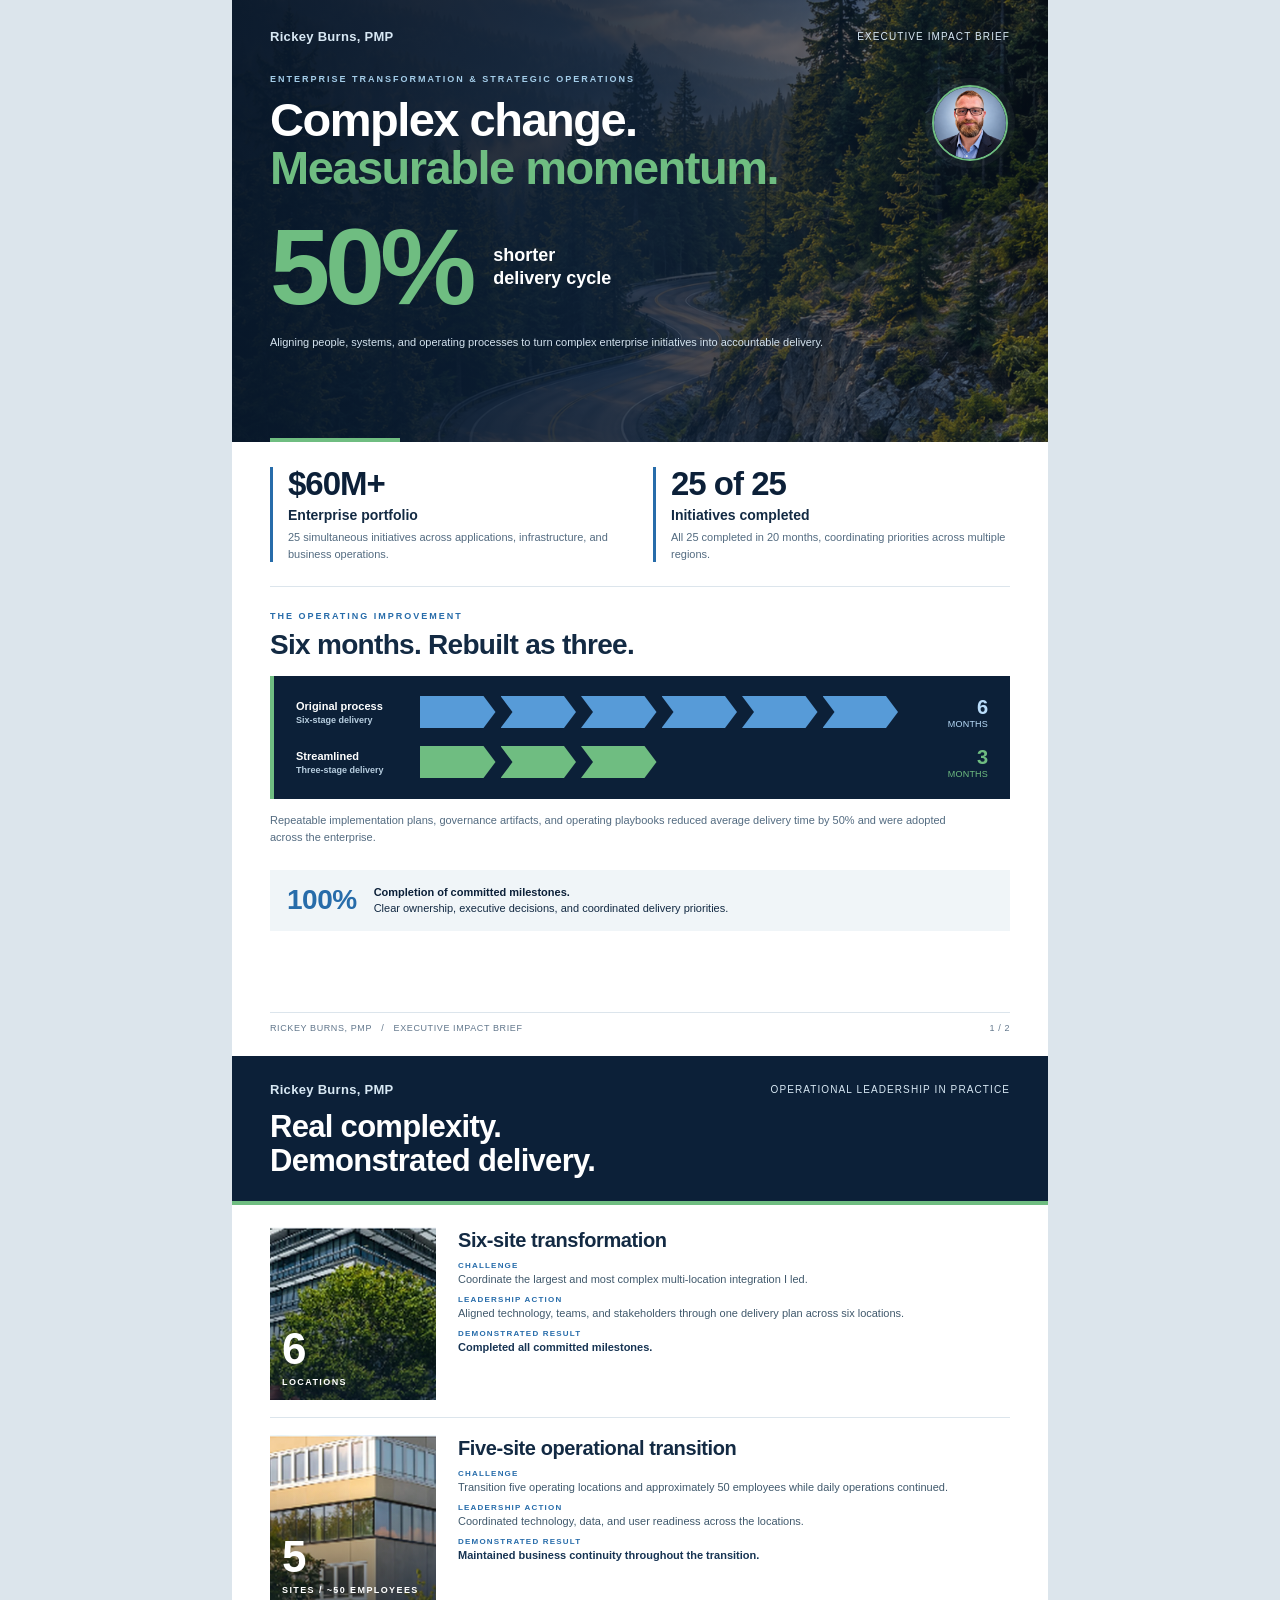
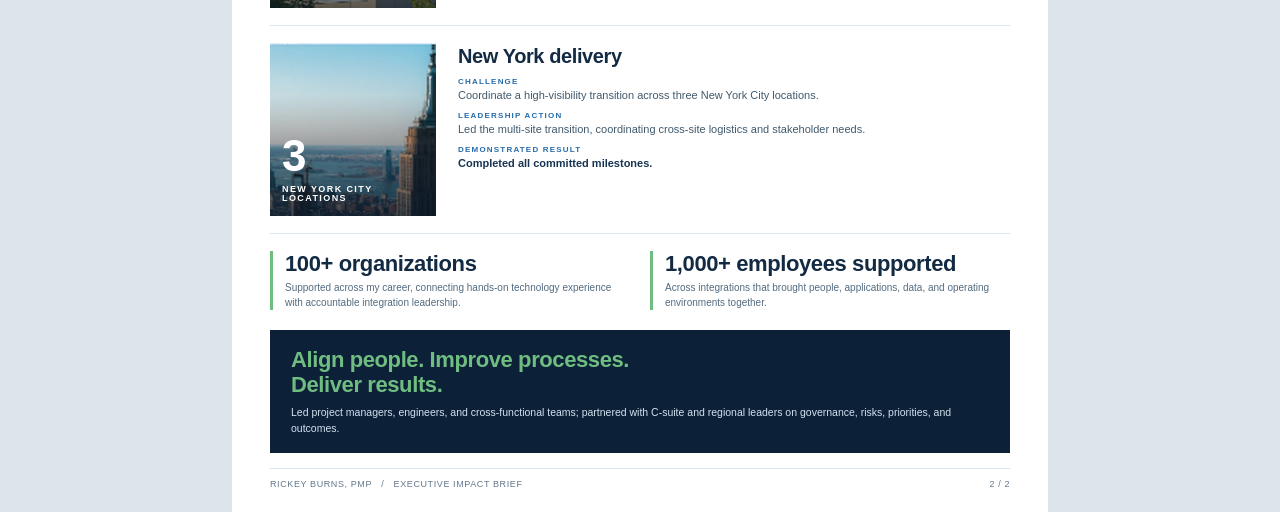
==== commit 22f24d82: "Create two-page Executive Impact Brief and scoped network icon" ====
--- a/assets/docs/case-study-source.html
+++ b/assets/docs/case-study-source.html
@@ -1,37 +1,7 @@
-<!doctype html>
-<html lang="en">
-<head>
-<meta charset="UTF-8"><meta name="viewport" content="width=device-width, initial-scale=1">
-<title>Rickey Burns, PMP | Enterprise Transformation &amp; Strategic Operations — Case Study</title>
-<style>
-*{box-sizing:border-box} :root{--navy:#0c2038;--blue:#276caa;--green:#6fbd81;--ink:#132a43;--muted:#62778c} @page{size:letter portrait;margin:0}
-html,body{margin:0;padding:0;background:#dce5ec;color:var(--ink);font-family:"Segoe UI",Arial,sans-serif;-webkit-print-color-adjust:exact;print-color-adjust:exact}
-.paper{width:816px;height:1056px;margin:auto;background:white;position:relative;overflow:hidden;display:flex;flex-direction:column}
-.hero{height:248px;flex:none;position:relative;padding:24px 30px;color:white;background:linear-gradient(90deg,#08182bf5 0%,#0c2038eb 46%,#0c203885 78%,#0c20382a),url('../images/mountain-road-case-study.png') center 56%/cover}
-.hero:after{content:'';position:absolute;bottom:0;left:30px;width:94px;height:4px;background:#6fbd81}
-.portrait{position:absolute;right:33px;top:27px;width:86px;height:86px;object-fit:cover;border-radius:50%;border:3px solid #6fbd81;box-shadow:0 0 0 8px #ffffff0c}
-.hero-copy{max-width:630px}.kicker{font-size:8px;letter-spacing:2px;font-weight:700;color:#a4cde9;text-transform:uppercase;margin:0 0 12px}
-h1{font-size:18px;letter-spacing:.2px;margin:0 0 5px;font-weight:700}.role{font-size:9px;letter-spacing:1px;color:#b9d4e7;font-weight:650;max-width:550px}
-.editorial-title{font-family:Arial,sans-serif;font-size:43px;line-height:1.02;letter-spacing:-1.3px;font-weight:800;margin:16px 0 13px}.editorial-title em{font-style:normal;color:#6fbd81}
-.hero p{font-size:10px;line-height:1.5;max-width:580px;margin:0;color:#d8e5ef}
-.upper{padding:0 30px;flex:1}.stats{display:grid;grid-template-columns:repeat(3,1fr);gap:0;background:#102b46;color:white;margin-top:0;position:relative}
-.stat{padding:13px 16px 12px;border-right:1px solid #ffffff25;min-height:98px;position:relative}.stat:last-child{border-right:0}.stat .number{font-family:Arial,sans-serif;font-weight:800;font-size:36px;letter-spacing:-1px;line-height:1;display:block;color:#fff;margin-bottom:7px}.stat:nth-child(2) .number{color:#6fbd81}
-.stat .label{font-size:9px;letter-spacing:.6px;text-transform:uppercase;font-weight:700}.stat .sub{display:block;font-size:9px;color:#c1d4e5;line-height:1.4;margin-top:5px}.stat .sub br{display:none}
-.secondary-stats{display:grid;grid-template-columns:repeat(3,1fr);border:1px solid #dce5ec;border-top:0;background:#f0f5f8}.secondary-stat{padding:10px 15px;display:flex;gap:8px;align-items:center;border-right:1px solid #dce5ec}.secondary-stat:last-child{border:0}.secondary-stat strong{font-size:20px;letter-spacing:-.4px;color:#173453;white-space:nowrap}.secondary-stat span{font-size:8px;line-height:1.35;color:#40596c;text-transform:uppercase;font-weight:700;letter-spacing:.3px}
-.section-head{display:flex;justify-content:space-between;align-items:baseline;gap:10px;margin-bottom:9px}.section-head h2{font-family:Arial,sans-serif;font-size:15px;letter-spacing:-.2px;margin:0;line-height:1.2}.section-note{font-size:8px;color:#62778c;margin:0;text-align:right}
-.career{margin-top:17px}.progress{display:grid;grid-template-columns:repeat(4,minmax(0,1fr));gap:12px}.step{padding:0 0 0 10px;border-left:1px solid #b5c9da;min-height:87px}.step-head{display:flex;gap:7px;align-items:center;margin-bottom:6px;min-height:27px}.circle{font-size:22px;font-family:Arial,sans-serif;font-weight:700;color:#276caa;flex:none;line-height:1}.step:nth-child(4) .circle{color:#478e61}.step h3{font-size:8.2px;letter-spacing:.35px;line-height:1.35;margin:0;text-transform:uppercase}.step p{font-size:9px;line-height:1.5;color:#536b80;margin:0}
-.process{background:#0c2038;color:white;margin-top:15px;padding:13px 16px 12px;border-left:4px solid #6fbd81}.process .section-head{margin-bottom:10px}.process .section-note{color:#a4cde9}.rows{display:grid;grid-template-columns:130px 1fr 73px;gap:9px;align-items:center}.process-label{font-size:10px;font-weight:700}.process-label span{display:block;font-size:8px;font-weight:400;color:#adc6dc;margin-top:2px}.arrowline{display:flex;gap:4px;height:23px}.arrow{flex:1;background:#579bd8;clip-path:polygon(0 0,calc(100% - 10px) 0,100% 50%,calc(100% - 10px) 100%,0 100%,10px 50%)}.arrow:first-child{clip-path:polygon(0 0,calc(100% - 10px) 0,100% 50%,calc(100% - 10px) 100%,0 100%)}.arrowline.green{max-width:calc((100% - 4px)/2)}.green .arrow{background:#6fbd81}.time{font-size:14px;font-weight:750;text-align:right;color:#b9dcfa}.time.green{color:#6fbd81}.process-caption{margin:9px 0 0 139px;font-size:8px;line-height:1.4;color:#b9cbda}
-.examples{margin-top:17px}.cases{display:grid;grid-template-columns:repeat(3,minmax(0,1fr));gap:12px}.case{position:relative;background:#f4f7fa;border-bottom:3px solid #276caa;min-height:226px;overflow:hidden}.case:nth-child(2){border-bottom-color:#478e61}.case img{position:absolute;top:0;left:0;width:100%;height:102px;object-fit:cover;display:block}.case-top{height:102px;position:relative;z-index:1;padding:51px 11px 8px;background:linear-gradient(0deg,#08182bf5 0%,#08182b88 55%,transparent 100%);color:white}.case h3{font-size:12px;line-height:1.2;margin:0 0 4px}.case .tag{font-size:8px;color:#d2e5f3}.case ul{list-style:none;padding:0;margin:11px 11px 10px}.case li{position:relative;padding-left:10px;font-size:9px;line-height:1.45;margin-bottom:5px}.case li:before{content:'';position:absolute;left:0;top:5px;width:4px;height:4px;background:#478e61}
-.footer{flex:none;margin-top:15px;min-height:64px;padding:13px 30px;background:#0c2038;color:white;display:flex;justify-content:space-between;align-items:center;border-top:3px solid #6fbd81}.footer h2{font-size:17px;font-family:Arial,sans-serif;letter-spacing:-.3px;margin:0 0 5px}.footer p{font-size:9px;color:#bbd2e6;margin:0}.pillbox{display:grid;grid-template-columns:repeat(2,auto);gap:6px 14px}.pill{font-size:8px;color:#c4d9e8}.pill:before{content:'+';color:#6fbd81;margin-right:5px}
-@media print{html,body{background:#fff}.paper{margin:0}}</style>
-</head>
-<body><main class="paper">
-<header class="hero"><img class="portrait" src="../images/rickey-burns.webp" alt="Rickey Burns"><div class="hero-copy"><div class="kicker">People · Systems · Processes · Results</div><h1>Rickey Burns, PMP</h1><div class="role">ENTERPRISE TRANSFORMATION &amp; STRATEGIC OPERATIONS</div><div class="editorial-title">Complex change.<br><em>Clear direction.</em></div><p>I lead complex change by aligning people, technology, and business processes. From multi-location transitions to enterprise programs, I turn competing priorities into accountable delivery and measurable results.</p></div></header>
-<div class="upper">
-<section class="stats" aria-label="Enterprise delivery impact"><div class="stat"><span class="number">25</span><div class="label">Simultaneous initiatives</div><span class="sub">All 25 completed in 20 months</span></div><div class="stat"><span class="number">$60M+</span><div class="label">Enterprise portfolio</div><span class="sub">25 simultaneous initiatives</span></div><div class="stat"><span class="number">50%</span><div class="label">Shorter delivery cycle</div><span class="sub">Six to three months</span></div></section><section class="secondary-stats" aria-label="Career scale and accountability"><div class="secondary-stat"><strong>100+</strong><span>Organizations<br>supported</span></div><div class="secondary-stat"><strong>1,000+</strong><span>Employees<br>supported</span></div><div class="secondary-stat"><strong>100%</strong><span>Committed milestones completed</span></div></section>
-<section class="career"><div class="section-head"><h2>From hands-on execution to enterprise leadership</h2><p class="section-note">Leadership built at every level</p></div><div class="progress"><div class="step"><div class="step-head"><div class="circle">1</div><h3>Field delivery</h3></div><p>On-site technology transitions, employee onboarding, and direct stakeholder support.</p></div><div class="step"><div class="step-head"><div class="circle">2</div><h3>Systems engineering</h3></div><p>Infrastructure, applications, databases, and enterprise technology environments.</p></div><div class="step"><div class="step-head"><div class="circle">3</div><h3>Application &amp; data PM</h3></div><p>Business system conversions, cutovers, migration planning, and operational continuity.</p></div><div class="step"><div class="step-head"><div class="circle">4</div><h3>Enterprise delivery lead</h3></div><p>Governance, teams, executives, vendors, and accountable program delivery.</p></div></div></section>
-<section class="process"><div class="section-head"><h2>Process improvement at scale</h2><p class="section-note">A repeatable playbook. Measurable time savings.</p></div><div class="rows"><div class="process-label">Original process<span>Six-stage delivery</span></div><div class="arrowline" aria-label="Six original delivery stages"><div class="arrow"></div><div class="arrow"></div><div class="arrow"></div><div class="arrow"></div><div class="arrow"></div><div class="arrow"></div></div><div class="time">6 months</div><div class="process-label">Streamlined process<span>Three-stage delivery</span></div><div class="arrowline green" aria-label="Three streamlined delivery stages"><div class="arrow"></div><div class="arrow"></div><div class="arrow"></div></div><div class="time green">3 months</div></div><p class="process-caption">Standardized plans, governance, and operating playbooks reduced average delivery time by 50%.</p></section>
-<section class="examples"><div class="section-head"><h2>Real-world transformation examples</h2><p class="section-note">Multi-location complexity. Business continuity. Results.</p></div><div class="cases"><article class="case"><div class="case-top"><h3>6-site transformation</h3><div class="tag">Largest and most complex integration</div></div><img src="../images/six-site.webp" alt="Multi-story office building"><ul><li>Six locations coordinated through one delivery plan</li><li>Aligned technology, teams, and stakeholders</li><li>Completed all committed milestones</li></ul></article><article class="case"><div class="case-top"><h3>5-site transition</h3><div class="tag">50 employees</div></div><img src="../images/five-site.webp" alt="Modern office complex"><ul><li>Integrated five operating locations</li><li>Coordinated technology, data, and user readiness</li><li>Maintained business continuity throughout</li></ul></article><article class="case"><div class="case-top"><h3>3-site New York delivery</h3><div class="tag">Three New York City locations</div></div><img src="../images/new-york.webp" alt="New York City skyline"><ul><li>Coordinated three New York City locations</li><li>Led a high-visibility multi-site transition</li><li>Completed all committed milestones</li></ul></article></div></section>
-</div>
-<footer class="footer"><div><h2>Complex change. Clear direction.</h2><p>Align people. Improve processes. Deliver outcomes.</p></div><div class="pillbox"><span class="pill">People first</span><span class="pill">Systems integration</span><span class="pill">Process improvement</span><span class="pill">Accountable delivery</span></div></footer>
-</main></body></html>
+<!doctype html><html lang="en"><head><meta charset="utf-8"><meta name="viewport" content="width=device-width,initial-scale=1"><title>Rickey Burns | Executive Impact Brief</title><style>
+*{box-sizing:border-box}:root{--navy:#0c2038;--deep:#08182b;--blue:#276caa;--sky:#579bd8;--green:#6fbd81;--ink:#132a43;--muted:#62778c}@page{size:letter portrait;margin:0}html,body{margin:0;padding:0;background:#dce5ec;color:var(--ink);font-family:"Segoe UI",Arial,sans-serif;-webkit-print-color-adjust:exact;print-color-adjust:exact}.paper{width:816px;height:1056px;margin:0 auto;background:#fff;position:relative;overflow:hidden;break-after:page}.paper:last-child{break-after:auto}h1,h2,h3,p{margin:0}h1,h2,h3{font-family:Arial,sans-serif}a{color:inherit;text-decoration:none}
+.hero{height:442px;position:relative;padding:29px 38px;color:white;background:linear-gradient(90deg,#08182bf5 0%,#0c2038da 44%,#0c203859 100%),url('../images/mountain-road-case-study.png') 62% 52%/cover}.masthead{display:flex;justify-content:space-between;align-items:center;color:#d8e8f4;font-size:10px;letter-spacing:1.1px}.masthead strong{font-size:13px;letter-spacing:.3px}.kicker{font-size:9px;letter-spacing:2px;color:#a4cde9;font-weight:700;text-transform:uppercase}.hero .kicker{margin:30px 0 12px;max-width:600px}.portrait{position:absolute;right:40px;top:85px;width:76px;height:76px;border:2px solid var(--green);border-radius:50%;object-fit:cover;box-shadow:0 0 0 7px #ffffff0b}.hero h1{font-size:47px;line-height:1.02;letter-spacing:-1.5px;max-width:600px}.hero h1 em{font-style:normal;color:var(--green)}.focal{display:flex;align-items:center;gap:22px;margin-top:24px}.focal strong{font-family:Arial,sans-serif;font-size:108px;line-height:.95;letter-spacing:-5px;font-weight:800;color:var(--green)}.focal span{font-size:18px;line-height:1.3;font-weight:650;max-width:225px}.hero-note{font-size:11px;line-height:1.55;max-width:570px;color:#d4e3ef;margin-top:16px}.hero:after{content:'';position:absolute;bottom:0;left:38px;width:130px;height:4px;background:var(--green)}
+.body{padding:25px 38px 58px}.signature{display:grid;grid-template-columns:1fr 1fr;gap:26px;padding-bottom:24px;border-bottom:1px solid #dce5ec}.signature article{border-left:3px solid var(--blue);padding-left:15px}.signature strong{font-size:33px;font-family:Arial,sans-serif;line-height:1;letter-spacing:-1px;color:var(--navy)}.signature h2{font-size:14px;margin-top:6px;line-height:1.3}.signature p{font-size:11px;line-height:1.5;margin-top:5px;color:#536b80}.process{margin-top:24px}.process .kicker{color:var(--blue)}.process h2{font-size:28px;line-height:1.12;letter-spacing:-.7px;margin:8px 0 15px}.comparison{background:var(--navy);padding:20px 22px;color:white;border-left:4px solid var(--green)}.rows{display:grid;grid-template-columns:112px 1fr 78px;column-gap:12px;row-gap:17px;align-items:center}.process-label{font-size:11px;font-weight:650}.process-label span{display:block;color:#b8cee0;font-size:9px;margin-top:3px}.arrowline{display:flex;gap:5px;height:32px}.arrow{flex:1;background:var(--sky);clip-path:polygon(0 0,calc(100% - 12px) 0,100% 50%,calc(100% - 12px) 100%,0 100%,12px 50%)}.arrow:first-child{clip-path:polygon(0 0,calc(100% - 12px) 0,100% 50%,calc(100% - 12px) 100%,0 100%)}.arrowline.green{max-width:calc((100% - 5px)/2)}.arrowline.green .arrow{background:var(--green)}.time{font-size:20px;font-weight:750;color:#b9dcfa;text-align:right}.time small{display:block;font-size:9px;font-weight:400;letter-spacing:.2px}.time.green{color:var(--green)}.process-caption{font-size:11px;line-height:1.55;color:#536b80;margin-top:13px;max-width:680px}.accountability{display:flex;gap:17px;align-items:center;margin-top:24px;background:#f0f5f8;padding:14px 17px}.accountability strong{font-family:Arial,sans-serif;font-size:28px;color:var(--blue);letter-spacing:-.5px}.accountability p{font-size:11px;line-height:1.5}.accountability span{font-weight:700;color:var(--navy)}
+.footer{position:absolute;left:38px;right:38px;bottom:23px;display:flex;justify-content:space-between;padding-top:10px;border-top:1px solid #dce5ec;font-size:9px;letter-spacing:.6px;color:#62778c}.page2-header{padding:26px 38px 23px;background:var(--navy);color:#fff;border-bottom:4px solid var(--green)}.page2-header h2{font-size:31px;line-height:1.1;letter-spacing:-.7px;margin:13px 0 0}.page2-body{padding:22px 38px 50px}.example{display:grid;grid-template-columns:166px 1fr;border-bottom:1px solid #dce5ec;padding-bottom:17px;margin-bottom:17px;gap:22px;min-height:190px}.photo{position:relative;min-height:173px;overflow:hidden;background:var(--navy)}.photo img{position:absolute;width:100%;height:100%;object-fit:cover}.example:nth-child(3) .photo img{object-position:75% center}.photo:after{content:'';position:absolute;inset:0;background:linear-gradient(0deg,#08182ba8,transparent 70%)}.photo span{position:absolute;z-index:1;left:12px;bottom:13px;font-family:Arial,sans-serif;font-size:44px;line-height:1;font-weight:800;letter-spacing:-1px;color:#fff}.photo span small{display:block;font-family:"Segoe UI",Arial,sans-serif;font-size:9px;letter-spacing:1.4px;text-transform:uppercase;margin-top:7px;font-weight:600}.example h3{font-size:20px;letter-spacing:-.4px;line-height:1.1;margin:2px 0 10px}.example dl{margin:0}.example dt{font-size:8px;color:var(--blue);font-weight:750;letter-spacing:1.2px;text-transform:uppercase;margin-top:7px}.example dd{font-size:11px;line-height:1.45;margin:2px 0 0;color:#40596c}.example dd.result{color:#173453;font-weight:650}.evidence{display:grid;grid-template-columns:1fr 1fr;gap:20px;margin-top:0}.evidence article{border-left:3px solid #6fbd81;padding-left:12px}.evidence strong{font-family:Arial,sans-serif;font-size:22px;letter-spacing:-.4px}.evidence p{font-size:10px;line-height:1.45;margin-top:4px;color:#536b80}.close{margin-top:20px;padding:17px 21px;background:var(--navy);color:#fff}.close h2{font-size:22px;line-height:1.15;letter-spacing:-.4px;color:var(--green)}.close p{font-size:10.5px;line-height:1.5;margin-top:7px;color:#d2e3f0}
+@media print{html,body{background:#fff}.paper{margin:0}}
+</style></head><body><main class="paper" data-page="1"><header class="hero"><div class="masthead"><strong>Rickey Burns, PMP</strong><span>EXECUTIVE IMPACT BRIEF</span></div><img class="portrait" src="../images/rickey-burns.webp" alt="Rickey Burns"><p class="kicker">Enterprise transformation &amp; strategic operations</p><h1>Complex change.<br><em>Measurable momentum.</em></h1><div class="focal"><strong>50%</strong><span>shorter<br>delivery cycle</span></div><p class="hero-note">Aligning people, systems, and operating processes to turn complex enterprise initiatives into accountable delivery.</p></header><div class="body"><section class="signature" aria-label="Signature enterprise results"><article><strong>$60M+</strong><h2>Enterprise portfolio</h2><p>25 simultaneous initiatives across applications, infrastructure, and business operations.</p></article><article><strong>25 of 25</strong><h2>Initiatives completed</h2><p>All 25 completed in 20 months, coordinating priorities across multiple regions.</p></article></section><section class="process"><p class="kicker">The operating improvement</p><h2>Six months. Rebuilt as three.</h2><div class="comparison"><div class="rows"><div class="process-label">Original process<span>Six-stage delivery</span></div><div class="arrowline" aria-label="Six original delivery stages"><div class="arrow"></div><div class="arrow"></div><div class="arrow"></div><div class="arrow"></div><div class="arrow"></div><div class="arrow"></div></div><div class="time">6<small>MONTHS</small></div><div class="process-label">Streamlined<span>Three-stage delivery</span></div><div class="arrowline green" aria-label="Three streamlined delivery stages"><div class="arrow"></div><div class="arrow"></div><div class="arrow"></div></div><div class="time green">3<small>MONTHS</small></div></div></div><p class="process-caption">Repeatable implementation plans, governance artifacts, and operating playbooks reduced average delivery time by 50% and were adopted across the enterprise.</p></section><section class="accountability"><strong>100%</strong><p><span>Completion of committed milestones.</span><br>Clear ownership, executive decisions, and coordinated delivery priorities.</p></section></div><footer class="footer"><span>RICKEY BURNS, PMP &nbsp; / &nbsp; EXECUTIVE IMPACT BRIEF</span><span>1 / 2</span></footer></main><main class="paper" data-page="2"><header class="page2-header"><div class="masthead"><strong>Rickey Burns, PMP</strong><span>OPERATIONAL LEADERSHIP IN PRACTICE</span></div><h2>Real complexity.<br>Demonstrated delivery.</h2></header><div class="page2-body"><article class="example"><div class="photo"><img src="../images/six-site.webp" alt="Multi-story office building"><span>6<small>LOCATIONS</small></span></div><div><h3>Six-site transformation</h3><dl><dt>Challenge</dt><dd>Coordinate the largest and most complex multi-location integration I led.</dd><dt>Leadership action</dt><dd>Aligned technology, teams, and stakeholders through one delivery plan across six locations.</dd><dt>Demonstrated result</dt><dd class="result">Completed all committed milestones.</dd></dl></div></article><article class="example"><div class="photo"><img src="../images/five-site.webp" alt="Modern office complex"><span>5<small>SITES / ~50 EMPLOYEES</small></span></div><div><h3>Five-site operational transition</h3><dl><dt>Challenge</dt><dd>Transition five operating locations and approximately 50 employees while daily operations continued.</dd><dt>Leadership action</dt><dd>Coordinated technology, data, and user readiness across the locations.</dd><dt>Demonstrated result</dt><dd class="result">Maintained business continuity throughout the transition.</dd></dl></div></article><article class="example"><div class="photo"><img src="../images/new-york.webp" alt="New York City skyline"><span>3<small>NEW YORK CITY LOCATIONS</small></span></div><div><h3>New York delivery</h3><dl><dt>Challenge</dt><dd>Coordinate a high-visibility transition across three New York City locations.</dd><dt>Leadership action</dt><dd>Led the multi-site transition, coordinating cross-site logistics and stakeholder needs.</dd><dt>Demonstrated result</dt><dd class="result">Completed all committed milestones.</dd></dl></div></article><section class="evidence"><article><strong>100+ organizations</strong><p>Supported across my career, connecting hands-on technology experience with accountable integration leadership.</p></article><article><strong>1,000+ employees supported</strong><p>Across integrations that brought people, applications, data, and operating environments together.</p></article></section><section class="close"><h2>Align people. Improve processes.<br>Deliver results.</h2><p>Led project managers, engineers, and cross-functional teams; partnered with C-suite and regional leaders on governance, risks, priorities, and outcomes.</p></section></div><footer class="footer"><span>RICKEY BURNS, PMP &nbsp; / &nbsp; EXECUTIVE IMPACT BRIEF</span><span>2 / 2</span></footer></main></body></html>
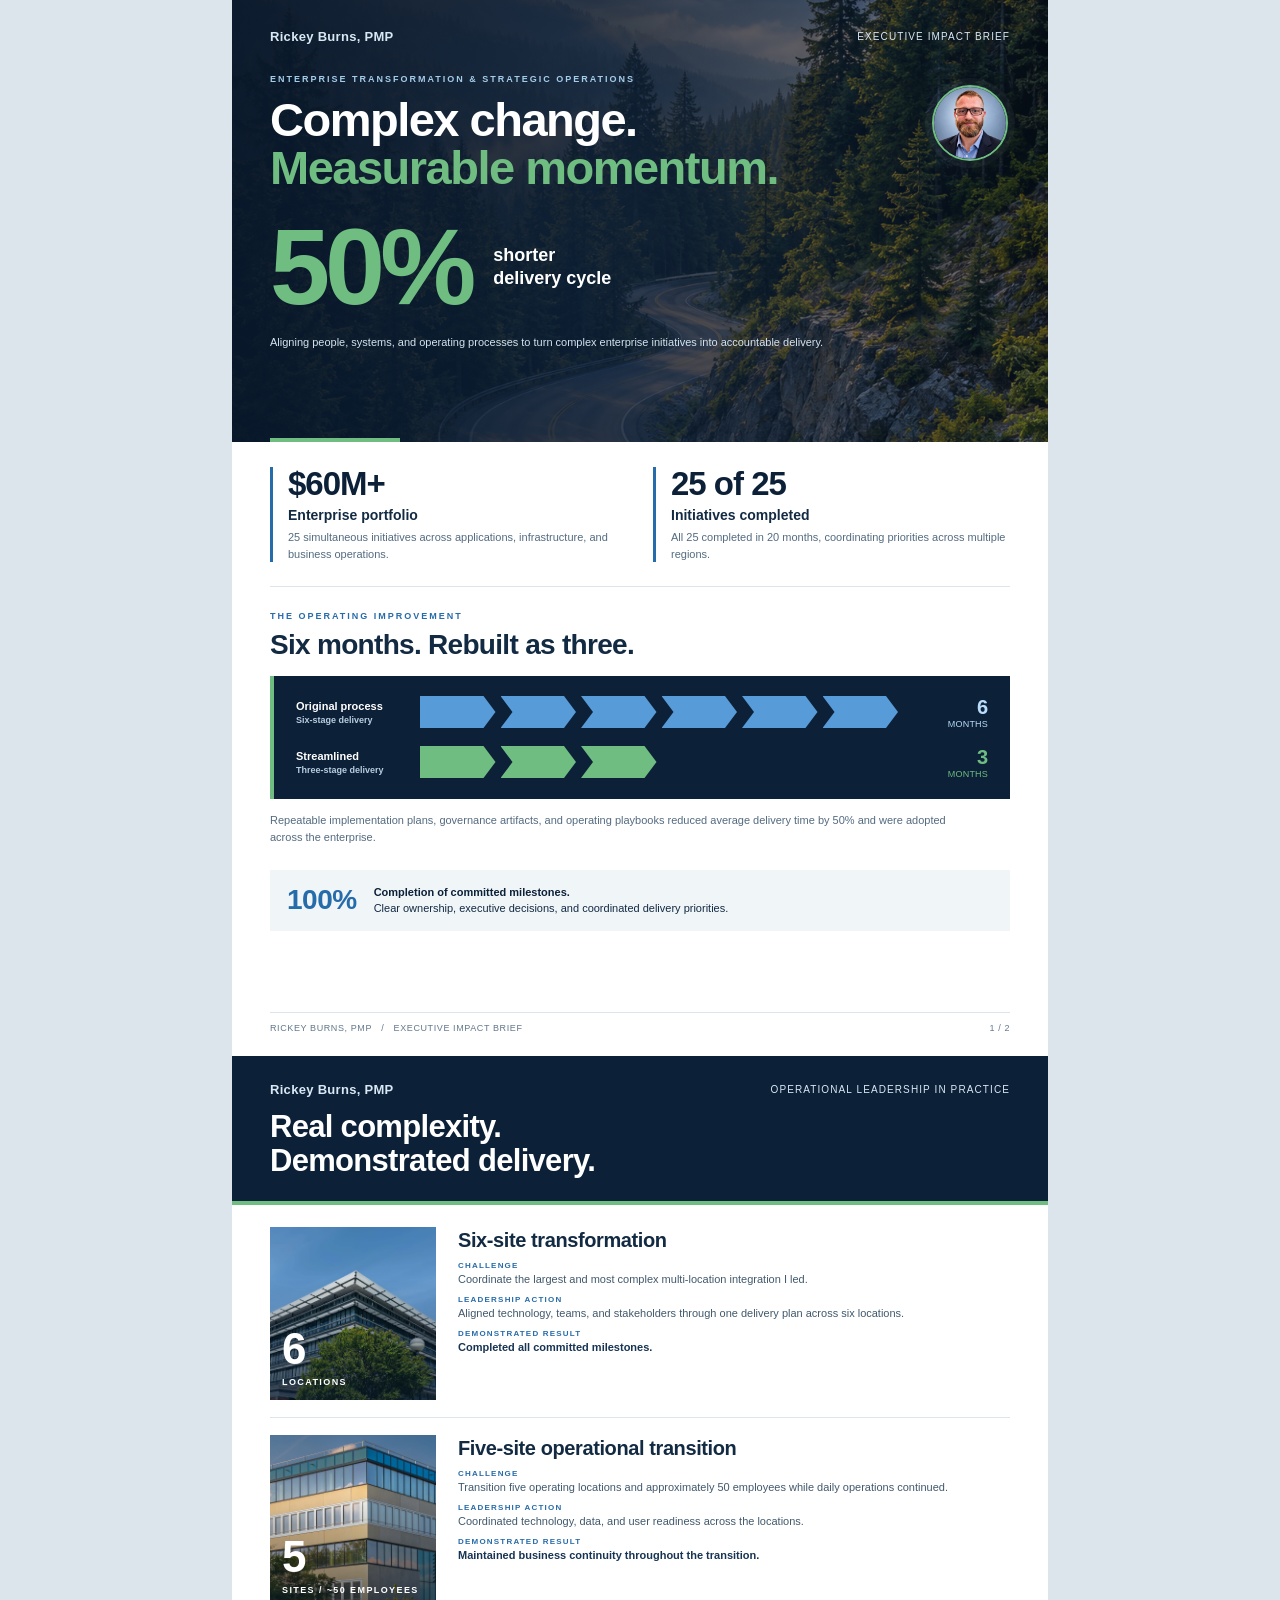
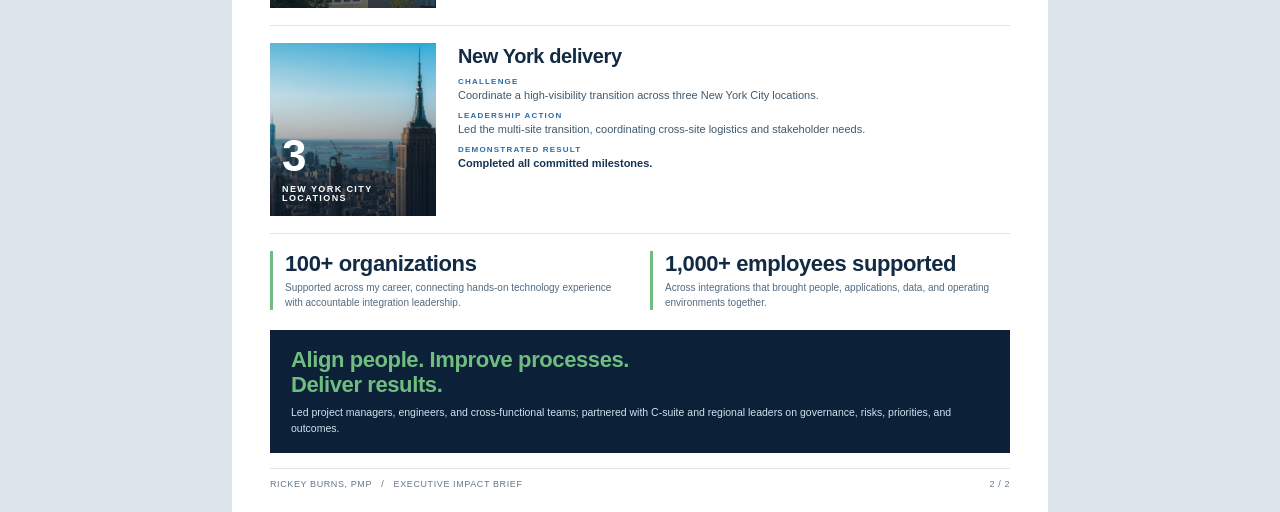
==== commit dc6174fb: "Correct Executive Impact Brief photo sharpness without changing layout" ====
--- a/assets/docs/case-study-source.html
+++ b/assets/docs/case-study-source.html
@@ -4,4 +4,4 @@
 .body{padding:25px 38px 58px}.signature{display:grid;grid-template-columns:1fr 1fr;gap:26px;padding-bottom:24px;border-bottom:1px solid #dce5ec}.signature article{border-left:3px solid var(--blue);padding-left:15px}.signature strong{font-size:33px;font-family:Arial,sans-serif;line-height:1;letter-spacing:-1px;color:var(--navy)}.signature h2{font-size:14px;margin-top:6px;line-height:1.3}.signature p{font-size:11px;line-height:1.5;margin-top:5px;color:#536b80}.process{margin-top:24px}.process .kicker{color:var(--blue)}.process h2{font-size:28px;line-height:1.12;letter-spacing:-.7px;margin:8px 0 15px}.comparison{background:var(--navy);padding:20px 22px;color:white;border-left:4px solid var(--green)}.rows{display:grid;grid-template-columns:112px 1fr 78px;column-gap:12px;row-gap:17px;align-items:center}.process-label{font-size:11px;font-weight:650}.process-label span{display:block;color:#b8cee0;font-size:9px;margin-top:3px}.arrowline{display:flex;gap:5px;height:32px}.arrow{flex:1;background:var(--sky);clip-path:polygon(0 0,calc(100% - 12px) 0,100% 50%,calc(100% - 12px) 100%,0 100%,12px 50%)}.arrow:first-child{clip-path:polygon(0 0,calc(100% - 12px) 0,100% 50%,calc(100% - 12px) 100%,0 100%)}.arrowline.green{max-width:calc((100% - 5px)/2)}.arrowline.green .arrow{background:var(--green)}.time{font-size:20px;font-weight:750;color:#b9dcfa;text-align:right}.time small{display:block;font-size:9px;font-weight:400;letter-spacing:.2px}.time.green{color:var(--green)}.process-caption{font-size:11px;line-height:1.55;color:#536b80;margin-top:13px;max-width:680px}.accountability{display:flex;gap:17px;align-items:center;margin-top:24px;background:#f0f5f8;padding:14px 17px}.accountability strong{font-family:Arial,sans-serif;font-size:28px;color:var(--blue);letter-spacing:-.5px}.accountability p{font-size:11px;line-height:1.5}.accountability span{font-weight:700;color:var(--navy)}
 .footer{position:absolute;left:38px;right:38px;bottom:23px;display:flex;justify-content:space-between;padding-top:10px;border-top:1px solid #dce5ec;font-size:9px;letter-spacing:.6px;color:#62778c}.page2-header{padding:26px 38px 23px;background:var(--navy);color:#fff;border-bottom:4px solid var(--green)}.page2-header h2{font-size:31px;line-height:1.1;letter-spacing:-.7px;margin:13px 0 0}.page2-body{padding:22px 38px 50px}.example{display:grid;grid-template-columns:166px 1fr;border-bottom:1px solid #dce5ec;padding-bottom:17px;margin-bottom:17px;gap:22px;min-height:190px}.photo{position:relative;min-height:173px;overflow:hidden;background:var(--navy)}.photo img{position:absolute;width:100%;height:100%;object-fit:cover}.example:nth-child(3) .photo img{object-position:75% center}.photo:after{content:'';position:absolute;inset:0;background:linear-gradient(0deg,#08182ba8,transparent 70%)}.photo span{position:absolute;z-index:1;left:12px;bottom:13px;font-family:Arial,sans-serif;font-size:44px;line-height:1;font-weight:800;letter-spacing:-1px;color:#fff}.photo span small{display:block;font-family:"Segoe UI",Arial,sans-serif;font-size:9px;letter-spacing:1.4px;text-transform:uppercase;margin-top:7px;font-weight:600}.example h3{font-size:20px;letter-spacing:-.4px;line-height:1.1;margin:2px 0 10px}.example dl{margin:0}.example dt{font-size:8px;color:var(--blue);font-weight:750;letter-spacing:1.2px;text-transform:uppercase;margin-top:7px}.example dd{font-size:11px;line-height:1.45;margin:2px 0 0;color:#40596c}.example dd.result{color:#173453;font-weight:650}.evidence{display:grid;grid-template-columns:1fr 1fr;gap:20px;margin-top:0}.evidence article{border-left:3px solid #6fbd81;padding-left:12px}.evidence strong{font-family:Arial,sans-serif;font-size:22px;letter-spacing:-.4px}.evidence p{font-size:10px;line-height:1.45;margin-top:4px;color:#536b80}.close{margin-top:20px;padding:17px 21px;background:var(--navy);color:#fff}.close h2{font-size:22px;line-height:1.15;letter-spacing:-.4px;color:var(--green)}.close p{font-size:10.5px;line-height:1.5;margin-top:7px;color:#d2e3f0}
 @media print{html,body{background:#fff}.paper{margin:0}}
-</style></head><body><main class="paper" data-page="1"><header class="hero"><div class="masthead"><strong>Rickey Burns, PMP</strong><span>EXECUTIVE IMPACT BRIEF</span></div><img class="portrait" src="../images/rickey-burns.webp" alt="Rickey Burns"><p class="kicker">Enterprise transformation &amp; strategic operations</p><h1>Complex change.<br><em>Measurable momentum.</em></h1><div class="focal"><strong>50%</strong><span>shorter<br>delivery cycle</span></div><p class="hero-note">Aligning people, systems, and operating processes to turn complex enterprise initiatives into accountable delivery.</p></header><div class="body"><section class="signature" aria-label="Signature enterprise results"><article><strong>$60M+</strong><h2>Enterprise portfolio</h2><p>25 simultaneous initiatives across applications, infrastructure, and business operations.</p></article><article><strong>25 of 25</strong><h2>Initiatives completed</h2><p>All 25 completed in 20 months, coordinating priorities across multiple regions.</p></article></section><section class="process"><p class="kicker">The operating improvement</p><h2>Six months. Rebuilt as three.</h2><div class="comparison"><div class="rows"><div class="process-label">Original process<span>Six-stage delivery</span></div><div class="arrowline" aria-label="Six original delivery stages"><div class="arrow"></div><div class="arrow"></div><div class="arrow"></div><div class="arrow"></div><div class="arrow"></div><div class="arrow"></div></div><div class="time">6<small>MONTHS</small></div><div class="process-label">Streamlined<span>Three-stage delivery</span></div><div class="arrowline green" aria-label="Three streamlined delivery stages"><div class="arrow"></div><div class="arrow"></div><div class="arrow"></div></div><div class="time green">3<small>MONTHS</small></div></div></div><p class="process-caption">Repeatable implementation plans, governance artifacts, and operating playbooks reduced average delivery time by 50% and were adopted across the enterprise.</p></section><section class="accountability"><strong>100%</strong><p><span>Completion of committed milestones.</span><br>Clear ownership, executive decisions, and coordinated delivery priorities.</p></section></div><footer class="footer"><span>RICKEY BURNS, PMP &nbsp; / &nbsp; EXECUTIVE IMPACT BRIEF</span><span>1 / 2</span></footer></main><main class="paper" data-page="2"><header class="page2-header"><div class="masthead"><strong>Rickey Burns, PMP</strong><span>OPERATIONAL LEADERSHIP IN PRACTICE</span></div><h2>Real complexity.<br>Demonstrated delivery.</h2></header><div class="page2-body"><article class="example"><div class="photo"><img src="../images/six-site.webp" alt="Multi-story office building"><span>6<small>LOCATIONS</small></span></div><div><h3>Six-site transformation</h3><dl><dt>Challenge</dt><dd>Coordinate the largest and most complex multi-location integration I led.</dd><dt>Leadership action</dt><dd>Aligned technology, teams, and stakeholders through one delivery plan across six locations.</dd><dt>Demonstrated result</dt><dd class="result">Completed all committed milestones.</dd></dl></div></article><article class="example"><div class="photo"><img src="../images/five-site.webp" alt="Modern office complex"><span>5<small>SITES / ~50 EMPLOYEES</small></span></div><div><h3>Five-site operational transition</h3><dl><dt>Challenge</dt><dd>Transition five operating locations and approximately 50 employees while daily operations continued.</dd><dt>Leadership action</dt><dd>Coordinated technology, data, and user readiness across the locations.</dd><dt>Demonstrated result</dt><dd class="result">Maintained business continuity throughout the transition.</dd></dl></div></article><article class="example"><div class="photo"><img src="../images/new-york.webp" alt="New York City skyline"><span>3<small>NEW YORK CITY LOCATIONS</small></span></div><div><h3>New York delivery</h3><dl><dt>Challenge</dt><dd>Coordinate a high-visibility transition across three New York City locations.</dd><dt>Leadership action</dt><dd>Led the multi-site transition, coordinating cross-site logistics and stakeholder needs.</dd><dt>Demonstrated result</dt><dd class="result">Completed all committed milestones.</dd></dl></div></article><section class="evidence"><article><strong>100+ organizations</strong><p>Supported across my career, connecting hands-on technology experience with accountable integration leadership.</p></article><article><strong>1,000+ employees supported</strong><p>Across integrations that brought people, applications, data, and operating environments together.</p></article></section><section class="close"><h2>Align people. Improve processes.<br>Deliver results.</h2><p>Led project managers, engineers, and cross-functional teams; partnered with C-suite and regional leaders on governance, risks, priorities, and outcomes.</p></section></div><footer class="footer"><span>RICKEY BURNS, PMP &nbsp; / &nbsp; EXECUTIVE IMPACT BRIEF</span><span>2 / 2</span></footer></main></body></html>+</style></head><body><main class="paper" data-page="1"><header class="hero"><div class="masthead"><strong>Rickey Burns, PMP</strong><span>EXECUTIVE IMPACT BRIEF</span></div><img class="portrait" src="../images/rickey-burns.webp" alt="Rickey Burns"><p class="kicker">Enterprise transformation &amp; strategic operations</p><h1>Complex change.<br><em>Measurable momentum.</em></h1><div class="focal"><strong>50%</strong><span>shorter<br>delivery cycle</span></div><p class="hero-note">Aligning people, systems, and operating processes to turn complex enterprise initiatives into accountable delivery.</p></header><div class="body"><section class="signature" aria-label="Signature enterprise results"><article><strong>$60M+</strong><h2>Enterprise portfolio</h2><p>25 simultaneous initiatives across applications, infrastructure, and business operations.</p></article><article><strong>25 of 25</strong><h2>Initiatives completed</h2><p>All 25 completed in 20 months, coordinating priorities across multiple regions.</p></article></section><section class="process"><p class="kicker">The operating improvement</p><h2>Six months. Rebuilt as three.</h2><div class="comparison"><div class="rows"><div class="process-label">Original process<span>Six-stage delivery</span></div><div class="arrowline" aria-label="Six original delivery stages"><div class="arrow"></div><div class="arrow"></div><div class="arrow"></div><div class="arrow"></div><div class="arrow"></div><div class="arrow"></div></div><div class="time">6<small>MONTHS</small></div><div class="process-label">Streamlined<span>Three-stage delivery</span></div><div class="arrowline green" aria-label="Three streamlined delivery stages"><div class="arrow"></div><div class="arrow"></div><div class="arrow"></div></div><div class="time green">3<small>MONTHS</small></div></div></div><p class="process-caption">Repeatable implementation plans, governance artifacts, and operating playbooks reduced average delivery time by 50% and were adopted across the enterprise.</p></section><section class="accountability"><strong>100%</strong><p><span>Completion of committed milestones.</span><br>Clear ownership, executive decisions, and coordinated delivery priorities.</p></section></div><footer class="footer"><span>RICKEY BURNS, PMP &nbsp; / &nbsp; EXECUTIVE IMPACT BRIEF</span><span>1 / 2</span></footer></main><main class="paper" data-page="2"><header class="page2-header"><div class="masthead"><strong>Rickey Burns, PMP</strong><span>OPERATIONAL LEADERSHIP IN PRACTICE</span></div><h2>Real complexity.<br>Demonstrated delivery.</h2></header><div class="page2-body"><article class="example"><div class="photo"><img src="../images/six-site-2160.webp" alt="Multi-story office building"><span>6<small>LOCATIONS</small></span></div><div><h3>Six-site transformation</h3><dl><dt>Challenge</dt><dd>Coordinate the largest and most complex multi-location integration I led.</dd><dt>Leadership action</dt><dd>Aligned technology, teams, and stakeholders through one delivery plan across six locations.</dd><dt>Demonstrated result</dt><dd class="result">Completed all committed milestones.</dd></dl></div></article><article class="example"><div class="photo"><img src="../images/five-site-2160.webp" alt="Modern office complex"><span>5<small>SITES / ~50 EMPLOYEES</small></span></div><div><h3>Five-site operational transition</h3><dl><dt>Challenge</dt><dd>Transition five operating locations and approximately 50 employees while daily operations continued.</dd><dt>Leadership action</dt><dd>Coordinated technology, data, and user readiness across the locations.</dd><dt>Demonstrated result</dt><dd class="result">Maintained business continuity throughout the transition.</dd></dl></div></article><article class="example"><div class="photo"><img src="../images/new-york-2160.webp" alt="New York City skyline"><span>3<small>NEW YORK CITY LOCATIONS</small></span></div><div><h3>New York delivery</h3><dl><dt>Challenge</dt><dd>Coordinate a high-visibility transition across three New York City locations.</dd><dt>Leadership action</dt><dd>Led the multi-site transition, coordinating cross-site logistics and stakeholder needs.</dd><dt>Demonstrated result</dt><dd class="result">Completed all committed milestones.</dd></dl></div></article><section class="evidence"><article><strong>100+ organizations</strong><p>Supported across my career, connecting hands-on technology experience with accountable integration leadership.</p></article><article><strong>1,000+ employees supported</strong><p>Across integrations that brought people, applications, data, and operating environments together.</p></article></section><section class="close"><h2>Align people. Improve processes.<br>Deliver results.</h2><p>Led project managers, engineers, and cross-functional teams; partnered with C-suite and regional leaders on governance, risks, priorities, and outcomes.</p></section></div><footer class="footer"><span>RICKEY BURNS, PMP &nbsp; / &nbsp; EXECUTIVE IMPACT BRIEF</span><span>2 / 2</span></footer></main></body></html>
